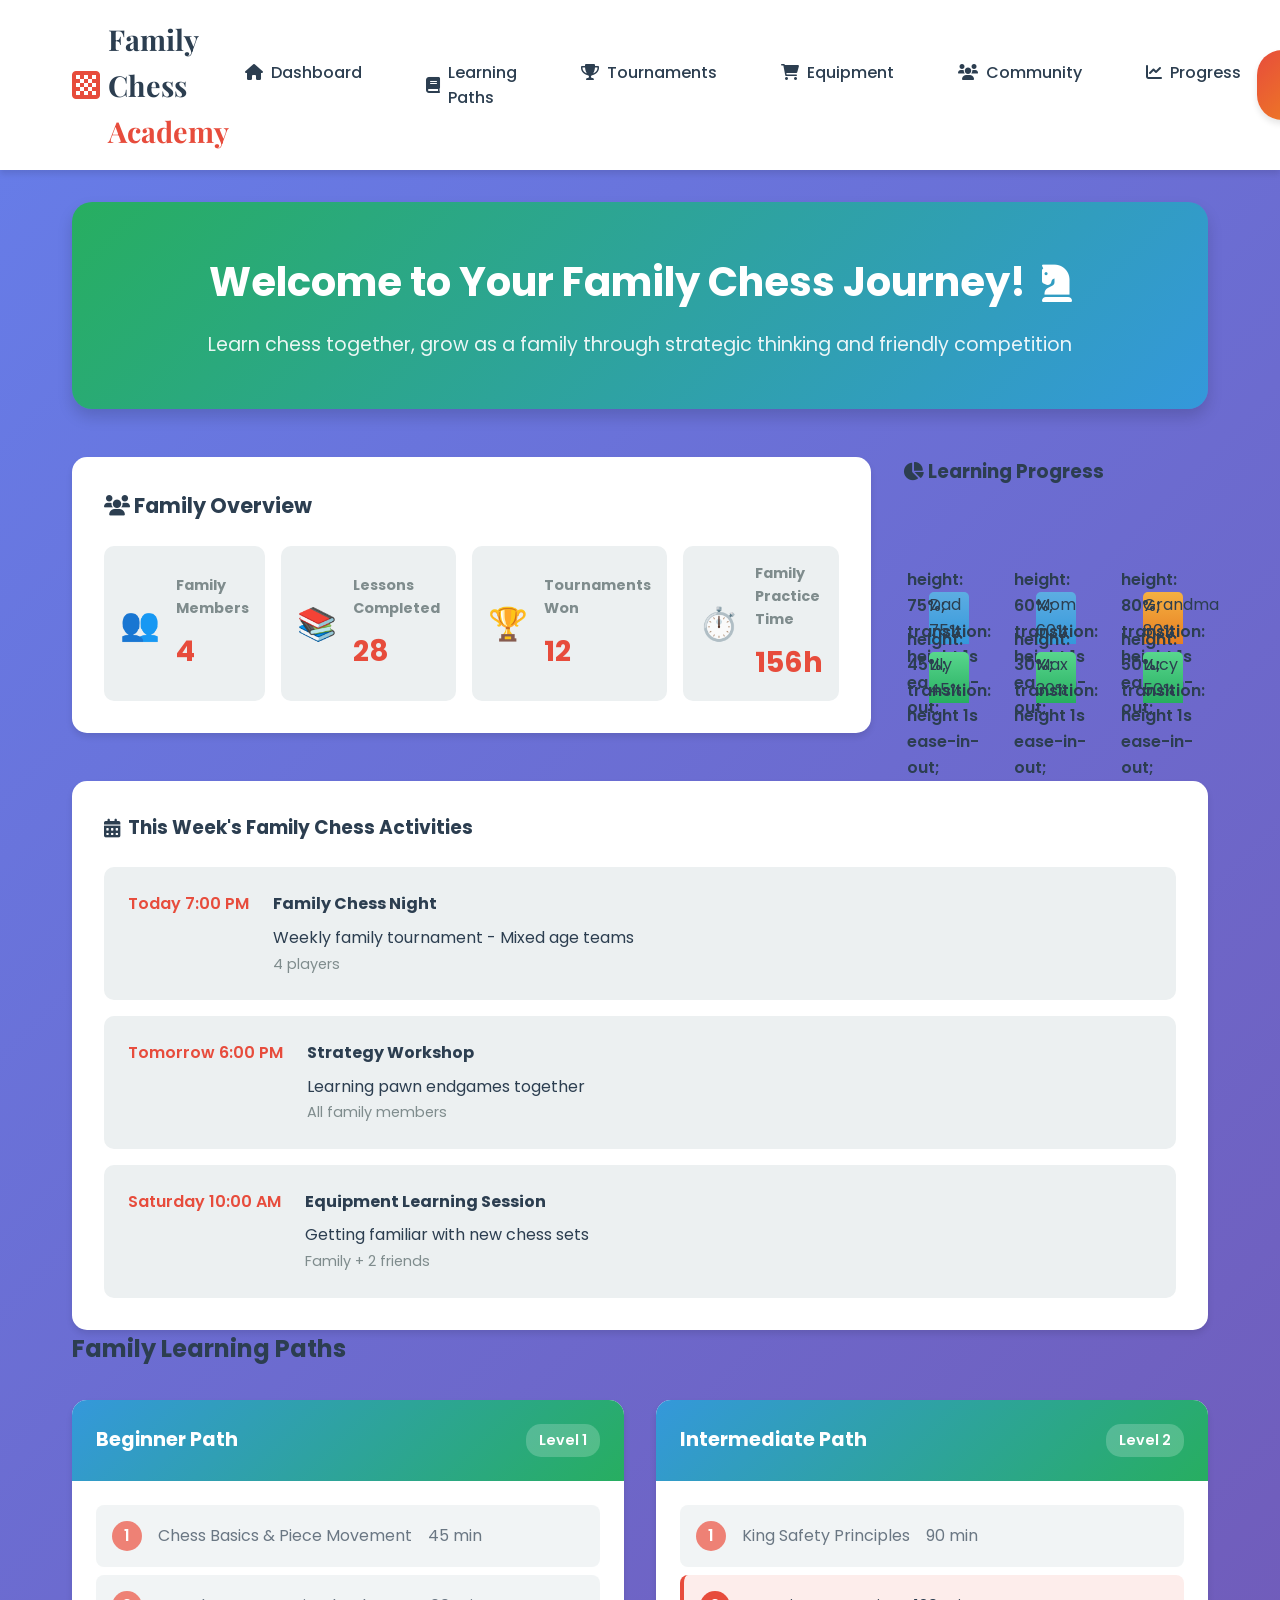
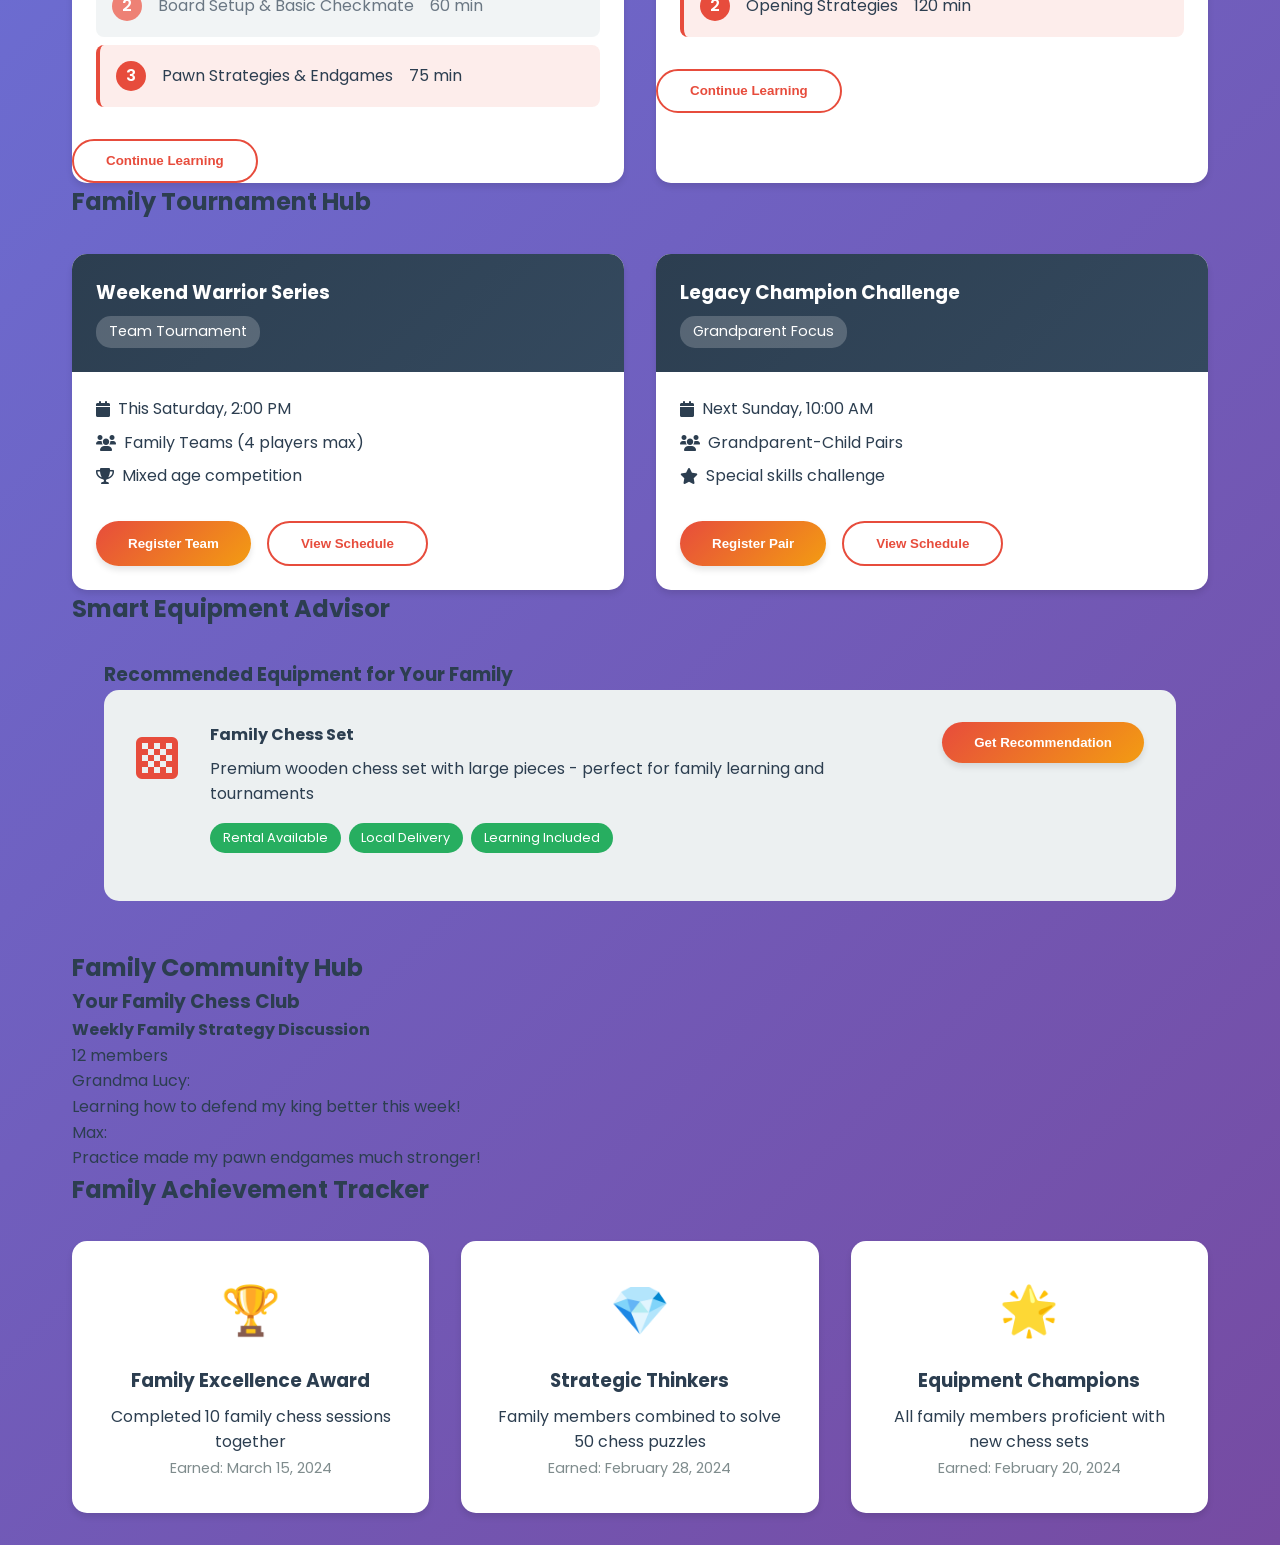
==== index.html @ 6ce65037 "Add files via upload" ====
<!DOCTYPE html>
<html lang="en">
<head>
    <meta charset="UTF-8">
    <meta name="viewport" content="width=device-width, initial-scale=1.0">
    <title>Family Chess Academy - Multi-Generational Chess Learning</title>
    <link rel="stylesheet" href="css/family-dashboard.css">
    <link href="https://fonts.googleapis.com/css2?family=Poppins:wght@300;400;600;700&family=Playfair+Display:wght@400;700&display=swap" rel="stylesheet">
    <link rel="stylesheet" href="https://cdnjs.cloudflare.com/ajax/libs/font-awesome/6.0.0/css/all.min.css">
</head>
<body>
    <header class="family-header">
        <div class="header-content">
            <div class="logo">
                <i class="fas fa-chess-board"></i>
                <h1>Family Chess <span>Academy</span></h1>
            </div>
            <nav class="main-nav">
                <ul>
                    <li><a href="#dashboard" class="active"><i class="fas fa-home"></i> Dashboard</a></li>
                    <li><a href="#learning"><i class="fas fa-book"></i> Learning Paths</a></li>
                    <li><a href="#tournaments"><i class="fas fa-trophy"></i> Tournaments</a></li>
                    <li><a href="#equipment"><i class="fas fa-shopping-cart"></i> Equipment</a></li>
                    <li><a href="#community"><i class="fas fa-users"></i> Community</a></li>
                    <li><a href="#progress"><i class="fas fa-chart-line"></i> Progress</a></li>
                </ul>
            </nav>
            <div class="family-login">
                <button class="btn-primary" onclick="showFamilySetup()"><i class="fas fa-plus"></i> Start Family Learning</button>
            </div>
        </div>
    </header>

    <main class="family-container">
        <section id="dashboard" class="dashboard active">
            <div class="welcome-banner">
                <h2>Welcome to Your Family Chess Journey! <i class="fas fa-chess-knight"></i></h2>
                <p>Learn chess together, grow as a family through strategic thinking and friendly competition</p>
            </div>

            <div class="family-overview">
                <div class="family-card">
                    <div class="card-header">
                        <h3><i class="fas fa-users"></i> Family Overview</h3>
                    </div>
                    <div class="card-content">
                        <div class="family-stats">
                            <div class="stat-item">
                                <div class="stat-icon">👥</div>
                                <div class="stat-info">
                                    <h4>Family Members</h4>
                                    <p class="stat-number">4</p>
                                </div>
                            </div>
                            <div class="stat-item">
                                <div class="stat-icon">📚</div>
                                <div class="stat-info">
                                    <h4>Lessons Completed</h4>
                                    <p class="stat-number">28</p>
                                </div>
                            </div>
                            <div class="stat-item">
                                <div class="stat-icon">🏆</div>
                                <div class="stat-info">
                                    <h4>Tournaments Won</h4>
                                    <p class="stat-number">12</p>
                                </div>
                            </div>
                            <div class="stat-item">
                                <div class="stat-icon">⏱️</div>
                                <div class="stat-info">
                                    <h4>Family Practice Time</h4>
                                    <p class="stat-number">156h</p>
                                </div>
                            </div>
                        </div>
                    </div>
                </div>

                <div class="family-progress">
                    <div class="progress-header">
                        <h3><i class="fas fa-chart-pie"></i> Learning Progress</h3>
                    </div>
                    <div class="progress-chart">
                        <div class="chart-bars">
                            <div class="chart-group">
                                <div class="chart-bar parent-bar" style="height: 75%">
                                    <span class="bar-label">Dad</span>
                                    <span class="bar-value">75%</span>
                                </div>
                                <div class="chart-bar child-bar" style="height: 45%">
                                    <span class="bar-label">Lily</span>
                                    <span class="bar-value">45%</span>
                                </div>
                            </div>
                            <div class="chart-group">
                                <div class="chart-bar parent-bar" style="height: 60%">
                                    <span class="bar-label">Mom</span>
                                    <span class="bar-value">60%</span>
                                </div>
                                <div class="chart-bar child-bar" style="height: 30%">
                                    <span class="bar-label">Max</span>
                                    <span class="bar-value">30%</span>
                                </div>
                            </div>
                            <div class="chart-group">
                                <div class="chart-bar grandparent-bar" style="height: 80%">
                                    <span class="bar-label">Grandma</span>
                                    <span class="bar-value">80%</span>
                                </div>
                                <div class="chart-bar child-bar" style="height: 50%">
                                    <span class="bar-label">Lucy</span>
                                    <span class="bar-value">50%</span>
                                </div>
                            </div>
                        </div>
                    </div>
                </div>
            </div>

            <div class="upcoming-activities">
                <h3><i class="fas fa-calendar-alt"></i> This Week's Family Chess Activities</h3>
                <div class="activity-timeline">
                    <div class="activity-item">
                        <div class="activity-time">Today 7:00 PM</div>
                        <div class="activity-content">
                            <h4>Family Chess Night</h4>
                            <p>Weekly family tournament - Mixed age teams</p>
                            <span class="activity-participants">4 players</span>
                        </div>
                    </div>
                    <div class="activity-item">
                        <div class="activity-time">Tomorrow 6:00 PM</div>
                        <div class="activity-content">
                            <h4>Strategy Workshop</h4>
                            <p>Learning pawn endgames together</p>
                            <span class="activity-participants">All family members</span>
                        </div>
                    </div>
                    <div class="activity-item">
                        <div class="activity-time">Saturday 10:00 AM</div>
                        <div class="activity-content">
                            <h4>Equipment Learning Session</h4>
                            <p>Getting familiar with new chess sets</p>
                            <span class="activity-participants">Family + 2 friends</span>
                        </div>
                    </div>
                </div>
            </div>
        </section>

        <section id="learning" class="dashboard">
            <h2>Family Learning Paths</h2>
            <div class="learning-grid">
                <div class="learning-card">
                    <div class="learning-header">
                        <h3>Beginner Path</h3>
                        <span class="level-badge">Level 1</span>
                    </div>
                    <div class="learning-content">
                        <ul class="lesson-list">
                            <li class="lesson-item completed">
                                <span class="lesson-number">1</span>
                                <span class="lesson-title">Chess Basics & Piece Movement</span>
                                <span class="lesson-time">45 min</span>
                            </li>
                            <li class="lesson-item completed">
                                <span class="lesson-number">2</span>
                                <span class="lesson-title">Board Setup & Basic Checkmate</span>
                                <span class="lesson-time">60 min</span>
                            </li>
                            <li class="lesson-item active">
                                <span class="lesson-number">3</span>
                                <span class="lesson-title">Pawn Strategies & Endgames</span>
                                <span class="lesson-time">75 min</span>
                            </li>
                        </ul>
                    </div>
                    <div class="learning-footer">
                        <button class="btn-secondary">Continue Learning</button>
                    </div>
                </div>

                <div class="learning-card">
                    <div class="learning-header">
                        <h3>Intermediate Path</h3>
                        <span class="level-badge">Level 2</span>
                    </div>
                    <div class="learning-content">
                        <ul class="lesson-list">
                            <li class="lesson-item completed">
                                <span class="lesson-number">1</span>
                                <span class="lesson-title">King Safety Principles</span>
                                <span class="lesson-time">90 min</span>
                            </li>
                            <li class="lesson-item active">
                                <span class="lesson-number">2</span>
                                <span class="lesson-title">Opening Strategies</span>
                                <span class="lesson-time">120 min</span>
                            </li>
                        </ul>
                    </div>
                    <div class="learning-footer">
                        <button class="btn-secondary">Continue Learning</button>
                    </div>
                </div>
            </div>
        </section>

        <section id="tournaments" class="dashboard">
            <h2>Family Tournament Hub</h2>
            <div class="tournaments-grid">
                <div class="tournament-card">
                    <div class="tournament-header">
                        <h3>Weekend Warrior Series</h3>
                        <span class="tournament-format">Team Tournament</span>
                    </div>
                    <div class="tournament-details">
                        <div class="tournament-info">
                            <p><i class="fas fa-calendar"></i> This Saturday, 2:00 PM</p>
                            <p><i class="fas fa-users"></i> Family Teams (4 players max)</p>
                            <p><i class="fas fa-trophy"></i> Mixed age competition</p>
                        </div>
                    </div>
                    <div class="tournament-actions">
                        <button class="btn-primary">Register Team</button>
                        <button class="btn-secondary">View Schedule</button>
                    </div>
                </div>

                <div class="tournament-card">
                    <div class="tournament-header">
                        <h3>Legacy Champion Challenge</h3>
                        <span class="tournament-format">Grandparent Focus</span>
                    </div>
                    <div class="tournament-details">
                        <div class="tournament-info">
                            <p><i class="fas fa-calendar"></i> Next Sunday, 10:00 AM</p>
                            <p><i class="fas fa-users"></i> Grandparent-Child Pairs</p>
                            <p><i class="fas fa-star"></i> Special skills challenge</p>
                        </div>
                    </div>
                    <div class="tournament-actions">
                        <button class="btn-primary">Register Pair</button>
                        <button class="btn-secondary">View Schedule</button>
                    </div>
                </div>
            </div>
        </section>

        <section id="equipment" class="dashboard">
            <h2>Smart Equipment Advisor</h2>
            <div class="equipment-section">
                <div class="equipment-recommendation">
                    <h3>Recommended Equipment for Your Family</h3>
                    <div class="recommendation-item">
                        <div class="recommendation-icon">
                            <i class="fas fa-chess-board"></i>
                        </div>
                        <div class="recommendation-details">
                            <h4>Family Chess Set</h4>
                            <p>Premium wooden chess set with large pieces - perfect for family learning and tournaments</p>
                            <div class="recommendation-features">
                                <span class="feature-tag">Rental Available</span>
                                <span class="feature-tag">Local Delivery</span>
                                <span class="feature-tag">Learning Included</span>
                            </div>
                        </div>
                        <div class="recommendation-action">
                            <button class="btn-primary">Get Recommendation</button>
                        </div>
                    </div>
                </div>
            </div>
        </section>

        <section id="community" class="dashboard">
            <h2>Family Community Hub</h2>
            <div class="community-content">
                <div class="family-groups">
                    <h3>Your Family Chess Club</h3>
                    <div class="group-chat">
                        <div class="chat-header">
                            <h4>Weekly Family Strategy Discussion</h4>
                            <span class="chat-members">12 members</span>
                        </div>
                        <div class="chat-messages">
                            <div class="message">
                                <span class="sender">Grandma Lucy:</span>
                                <p>Learning how to defend my king better this week!</p>
                            </div>
                            <div class="message">
                                <span class="sender">Max:</span>
                                <p>Practice made my pawn endgames much stronger!</p>
                            </div>
                        </div>
                    </div>
                </div>
            </div>
        </section>

        <section id="progress" class="dashboard">
            <h2>Family Achievement Tracker</h2>
            <div class="achievements-grid">
                <div class="achievement-card">
                    <div class="achievement-icon">🏆</div>
                    <h3>Family Excellence Award</h3>
                    <p>Completed 10 family chess sessions together</p>
                    <span class="achievement-date">Earned: March 15, 2024</span>
                </div>
                <div class="achievement-card">
                    <div class="achievement-icon">💎</div>
                    <h3>Strategic Thinkers</h3>
                    <p>Family members combined to solve 50 chess puzzles</p>
                    <span class="achievement-date">Earned: February 28, 2024</span>
                </div>
                <div class="achievement-card">
                    <div class="achievement-icon">🌟</div>
                    <h3>Equipment Champions</h3>
                    <p>All family members proficient with new chess sets</p>
                    <span class="achievement-date">Earned: February 20, 2024</span>
                </div>
            </div>
        </section>
    </main>

    <div id="family-setup-modal" class="modal">
        <div class="modal-content">
            <span class="close-modal">&times;</span>
            <h2>Start Your Family Chess Journey!</h2>
            <form id="family-setup-form">
                <div class="form-group">
                    <label for="family-name">Family Name</label>
                    <input type="text" id="family-name" required>
                </div>
                <div class="form-group">
                    <label for="parent-name">Parent Name</label>
                    <input type="text" id="parent-name" required>
                </div>
                <div class="form-group">
                    <label for="child-names">Children Names</label>
                    <input type="text" id="child-names" placeholder="Separate with commas">
                </div>
                <div class="form-group">
                    <label for="chess-experience">Chess Experience Level</label>
                    <select id="chess-experience">
                        <option value="beginner">Beginner</option>
                        <option value="intermediate">Intermediate</option>
                        <option value="advanced">Advanced</option>
                    </select>
                </div>
                <button type="submit" class="btn-primary">Create Family Profile</button>
            </form>
        </div>
    </div>

    <script src="js/family-dashboard.js"></script>
</body>
</html>
---- css/family-dashboard.css ----
* {
    margin: 0;
    padding: 0;
    box-sizing: border-box;
}

:root {
    --primary-color: #2c3e50;
    --secondary-color: #34495e;
    --accent-color: #e74c3c;
    --success-color: #27ae60;
    --warning-color: #f39c12;
    --info-color: #3498db;
    --light-bg: #ecf0f1;
    --card-bg: #ffffff;
    --text-dark: #2c3e50;
    --text-light: #7f8c8d;
    --border-color: #bdc3c7;
    --shadow: 0 4px 6px rgba(0, 0, 0, 0.1);
    --hover-shadow: 0 8px 15px rgba(0, 0, 0, 0.15);
}

body {
    font-family: 'Poppins', sans-serif;
    background: linear-gradient(135deg, #667eea 0%, #764ba2 100%);
    min-height: 100vh;
    color: var(--text-dark);
    line-height: 1.6;
}

.family-header {
    background: var(--card-bg);
    box-shadow: var(--shadow);
    position: sticky;
    top: 0;
    z-index: 1000;
    padding: 1rem 0;
}

.header-content {
    max-width: 1200px;
    margin: 0 auto;
    padding: 0 2rem;
    display: flex;
    justify-content: space-between;
    align-items: center;
}

.logo {
    display: flex;
    align-items: center;
    gap: 0.5rem;
}

.logo i {
    font-size: 2rem;
    color: var(--accent-color);
}

.logo h1 {
    font-family: 'Playfair Display', serif;
    font-size: 1.8rem;
    font-weight: 700;
    color: var(--primary-color);
}

.logo span {
    color: var(--accent-color);
}

.main-nav ul {
    display: flex;
    list-style: none;
    gap: 2rem;
}

.main-nav a {
    text-decoration: none;
    color: var(--text-dark);
    font-weight: 500;
    transition: all 0.3s ease;
    padding: 0.5rem 1rem;
    border-radius: 25px;
    display: flex;
    align-items: center;
    gap: 0.5rem;
}

.main-nav a:hover, .main-nav a.active {
    background: var(--accent-color);
    color: white;
    transform: translateY(-2px);
}

.btn-primary {
    background: linear-gradient(135deg, var(--accent-color), var(--warning-color));
    color: white;
    border: none;
    padding: 0.8rem 2rem;
    border-radius: 25px;
    font-weight: 600;
    cursor: pointer;
    transition: all 0.3s ease;
    box-shadow: var(--shadow);
}

.btn-primary:hover {
    transform: translateY(-2px);
    box-shadow: var(--hover-shadow);
}

.btn-secondary {
    background: transparent;
    color: var(--accent-color);
    border: 2px solid var(--accent-color);
    padding: 0.8rem 2rem;
    border-radius: 25px;
    font-weight: 600;
    cursor: pointer;
    transition: all 0.3s ease;
}

.btn-secondary:hover {
    background: var(--accent-color);
    color: white;
}

.family-container {
    max-width: 1200px;
    margin: 0 auto;
    padding: 2rem;
}

.welcome-banner {
    background: linear-gradient(135deg, var(--success-color), var(--info-color));
    color: white;
    padding: 3rem;
    border-radius: 20px;
    text-align: center;
    margin-bottom: 3rem;
    box-shadow: var(--hover-shadow);
}

.welcome-banner h2 {
    font-size: 2.5rem;
    margin-bottom: 1rem;
    display: flex;
    align-items: center;
    justify-content: center;
    gap: 1rem;
}

.welcome-banner p {
    font-size: 1.2rem;
    opacity: 0.9;
}

.family-overview {
    display: grid;
    grid-template-columns: 1fr 1fr;
    gap: 2rem;
    margin-bottom: 3rem;
}

.family-card {
    background: var(--card-bg);
    border-radius: 15px;
    padding: 2rem;
    box-shadow: var(--shadow);
}

.card-header {
    display: flex;
    align-items: center;
    gap: 0.5rem;
    margin-bottom: 1.5rem;
}

.card-header h3 {
    font-size: 1.3rem;
    color: var(--primary-color);
}

.family-stats {
    display: grid;
    grid-template-columns: repeat(4, 1fr);
    gap: 1rem;
}

.stat-item {
    display: flex;
    align-items: center;
    gap: 1rem;
    padding: 1rem;
    background: var(--light-bg);
    border-radius: 10px;
    transition: all 0.3s ease;
}

.stat-item:hover {
    transform: translateY(-3px);
    box-shadow: var(--shadow);
}

.stat-icon {
    font-size: 2rem;
}

.stat-info h4 {
    font-size: 0.9rem;
    color: var(--text-light);
    margin-bottom: 0.5rem;
}

.stat-number {
    font-size: 1.8rem;
    font-weight: 700;
    color: var(--accent-color);
}

.progress-chart {
    margin-top: 2rem;
}

.chart-bars {
    display: flex;
    align-items: end;
    gap: 1rem;
    height: 200px;
    padding: 1rem 0;
}

.chart-group {
    display: flex;
    flex-direction: column;
    align-items: center;
    gap: 0.5rem;
    flex: 1;
}

.chart-bar {
    width: 40px;
    border-radius: 5px 5px 0 0;
    transition: all 0.3s ease;
    position: relative;
}

.chart-bar:hover {
    opacity: 0.8;
    transform: scaleY(1.05);
}

.chart-bar::after {
    content: attr(style);
    position: absolute;
    top: -25px;
    left: 50%;
    transform: translateX(-50%);
    font-weight: 600;
    color: var(--text-dark);
}

.parent-bar {
    background: linear-gradient(to top, #3498db, #5dade2);
}

.child-bar {
    background: linear-gradient(to top, #27ae60, #58d68d);
}

.grandparent-bar {
    background: linear-gradient(to top, #e67e22, #f5b041);
}

.progress-legend {
    display: flex;
    justify-content: center;
    gap: 2rem;
    margin-top: 1rem;
}

.legend-item {
    display: flex;
    align-items: center;
    gap: 0.5rem;
}

.legend-color {
    width: 20px;
    height: 20px;
    border-radius: 3px;
}

.parent-color {
    background: #3498db;
}

.child-color {
    background: #27ae60;
}

.grandparent-color {
    background: #e67e22;
}

.upcoming-activities {
    background: var(--card-bg);
    border-radius: 15px;
    padding: 2rem;
    box-shadow: var(--shadow);
}

.upcoming-activities h3 {
    margin-bottom: 1.5rem;
    display: flex;
    align-items: center;
    gap: 0.5rem;
}

.activity-timeline {
    display: flex;
    flex-direction: column;
    gap: 1rem;
}

.activity-item {
    display: flex;
    gap: 1.5rem;
    padding: 1.5rem;
    background: var(--light-bg);
    border-radius: 10px;
    transition: all 0.3s ease;
}

.activity-item:hover {
    transform: translateX(5px);
    box-shadow: var(--shadow);
}

.activity-time {
    font-weight: 600;
    color: var(--accent-color);
    min-width: 100px;
}

.activity-content h4 {
    margin-bottom: 0.5rem;
    color: var(--primary-color);
}

.activity-participants {
    font-size: 0.9rem;
    color: var(--text-light);
    margin-top: 0.5rem;
}

.learning-grid {
    display: grid;
    grid-template-columns: repeat(auto-fit, minmax(300px, 1fr));
    gap: 2rem;
    margin-top: 2rem;
}

.learning-card {
    background: var(--card-bg);
    border-radius: 15px;
    overflow: hidden;
    box-shadow: var(--shadow);
    transition: all 0.3s ease;
}

.learning-card:hover {
    transform: translateY(-5px);
    box-shadow: var(--hover-shadow);
}

.learning-header {
    padding: 1.5rem;
    background: linear-gradient(135deg, var(--info-color), var(--success-color));
    color: white;
    display: flex;
    justify-content: space-between;
    align-items: center;
}

.learning-header h3 {
    font-size: 1.2rem;
}

.level-badge {
    background: rgba(255, 255, 255, 0.2);
    padding: 0.3rem 0.8rem;
    border-radius: 15px;
    font-size: 0.9rem;
    font-weight: 600;
}

.lesson-list {
    list-style: none;
    padding: 1.5rem;
}

.lesson-item {
    display: flex;
    align-items: center;
    gap: 1rem;
    padding: 1rem;
    margin-bottom: 0.5rem;
    background: var(--light-bg);
    border-radius: 8px;
    transition: all 0.3s ease;
}

.lesson-item:hover {
    background: #e0f2fe;
}

.lesson-item.completed {
    opacity: 0.7;
}

.lesson-item.active {
    border-left: 4px solid var(--accent-color);
    background: rgba(231, 76, 60, 0.1);
}

.lesson-number {
    background: var(--accent-color);
    color: white;
    width: 30px;
    height: 30px;
    border-radius: 50%;
    display: flex;
    align-items: center;
    justify-content: center;
    font-weight: 600;
}

.tournaments-grid {
    display: grid;
    grid-template-columns: repeat(auto-fit, minmax(350px, 1fr));
    gap: 2rem;
    margin-top: 2rem;
}

.tournament-card {
    background: var(--card-bg);
    border-radius: 15px;
    overflow: hidden;
    box-shadow: var(--shadow);
    transition: all 0.3s ease;
}

.tournament-card:hover {
    transform: translateY(-5px);
    box-shadow: var(--hover-shadow);
}

.tournament-header {
    padding: 1.5rem;
    background: linear-gradient(135deg, var(--primary-color), var(--secondary-color));
    color: white;
}

.tournament-format {
    background: rgba(255, 255, 255, 0.2);
    padding: 0.3rem 0.8rem;
    border-radius: 15px;
    font-size: 0.9rem;
    margin-top: 0.5rem;
    display: inline-block;
}

.tournament-details {
    padding: 1.5rem;
}

.tournament-info p {
    margin-bottom: 0.5rem;
    display: flex;
    align-items: center;
    gap: 0.5rem;
}

.tournament-actions {
    padding: 0 1.5rem 1.5rem;
    display: flex;
    gap: 1rem;
}

.equipment-recommendation {
    padding: 2rem;
}

.recommendation-item {
    display: flex;
    gap: 2rem;
    padding: 2rem;
    background: var(--light-bg);
    border-radius: 15px;
    margin-bottom: 1rem;
    transition: all 0.3s ease;
}

.recommendation-item:hover {
    transform: translateY(-3px);
    box-shadow: var(--shadow);
}

.recommendation-icon {
    font-size: 3rem;
    color: var(--accent-color);
}

.recommendation-details {
    flex: 1;
}

.recommendation-details h4 {
    margin-bottom: 0.5rem;
    color: var(--primary-color);
}

.recommendation-features {
    display: flex;
    gap: 0.5rem;
    margin: 1rem 0;
    flex-wrap: wrap;
}

.feature-tag {
    background: var(--success-color);
    color: white;
    padding: 0.3rem 0.8rem;
    border-radius: 15px;
    font-size: 0.8rem;
}

.achievements-grid {
    display: grid;
    grid-template-columns: repeat(auto-fit, minmax(250px, 1fr));
    gap: 2rem;
    margin-top: 2rem;
}

.achievement-card {
    background: var(--card-bg);
    border-radius: 15px;
    padding: 2rem;
    text-align: center;
    box-shadow: var(--shadow);
    transition: all 0.3s ease;
}

.achievement-card:hover {
    transform: translateY(-5px) scale(1.02);
    box-shadow: var(--hover-shadow);
}

.achievement-icon {
    font-size: 3rem;
    margin-bottom: 1rem;
}

.achievement-card h3 {
    margin-bottom: 0.5rem;
    color: var(--primary-color);
}

.achievement-date {
    font-size: 0.9rem;
    color: var(--text-light);
}

.modal {
    display: none;
    position: fixed;
    z-index: 2000;
    left: 0;
    top: 0;
    width: 100%;
    height: 100%;
    background: rgba(0, 0, 0, 0.5);
    backdrop-filter: blur(5px);
}

.modal-content {
    background: var(--card-bg);
    margin: 5% auto;
    padding: 2rem;
    border-radius: 15px;
    width: 90%;
    max-width: 500px;
    position: relative;
    box-shadow: var(--hover-shadow);
}

.close-modal {
    position: absolute;
    right: 1rem;
    top: 1rem;
    font-size: 1.5rem;
    cursor: pointer;
    color: var(--text-light);
}

.close-modal:hover {
    color: var(--accent-color);
}

.form-group {
    margin-bottom: 1.5rem;
}

.form-group label {
    display: block;
    margin-bottom: 0.5rem;
    font-weight: 600;
    color: var(--primary-color);
}

.form-group input, .form-group select {
    width: 100%;
    padding: 0.8rem;
    border: 2px solid var(--border-color);
    border-radius: 8px;
    font-size: 1rem;
    transition: all 0.3s ease;
}

.form-group input:focus, .form-group select:focus {
    outline: none;
    border-color: var(--accent-color);
    box-shadow: 0 0 0 3px rgba(231, 76, 60, 0.1);
}

@keyframes fadeInUp {
    from {
        opacity: 0;
        transform: translateY(20px);
    }
    to {
        opacity: 1;
        transform: translateY(0);
    }
}

.dashboard {
    animation: fadeInUp 0.6s ease-out;
}

@media (max-width: 768px) {
    .header-content {
        flex-direction: column;
        gap: 1rem;
    }
    
    .main-nav ul {
        flex-direction: column;
        align-items: center;
    }
    
    .family-overview {
        grid-template-columns: 1fr;
    }
    
    .family-stats {
        grid-template-columns: repeat(2, 1fr);
    }
    
    .chart-bars {
        height: 150px;
    }
    
    .chart-bar {
        width: 30px;
    }
    
    .recommendation-item {
        flex-direction: column;
        text-align: center;
    }
}
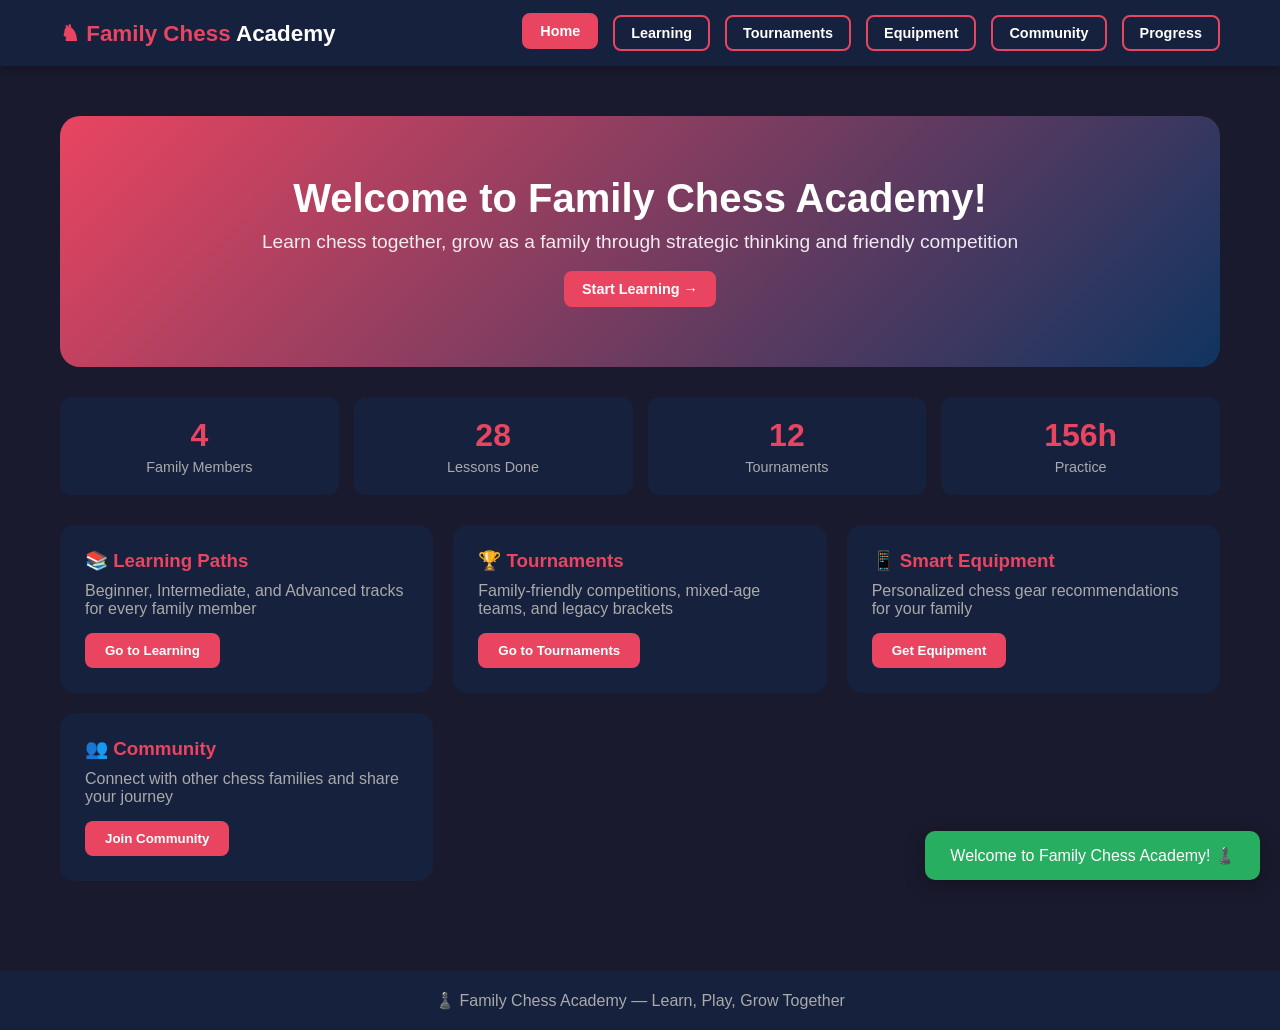
==== commit 173915b6: "Add files via upload" ====
--- a/index.html
+++ b/index.html
@@ -3,357 +3,390 @@
 <head>
     <meta charset="UTF-8">
     <meta name="viewport" content="width=device-width, initial-scale=1.0">
-    <title>Family Chess Academy - Multi-Generational Chess Learning</title>
-    <link rel="stylesheet" href="css/family-dashboard.css">
-    <link href="https://fonts.googleapis.com/css2?family=Poppins:wght@300;400;600;700&family=Playfair+Display:wght@400;700&display=swap" rel="stylesheet">
-    <link rel="stylesheet" href="https://cdnjs.cloudflare.com/ajax/libs/font-awesome/6.0.0/css/all.min.css">
+    <title>Family Chess Academy</title>
+    <style>
+        * { margin: 0; padding: 0; box-sizing: border-box; }
+        body { font-family: -apple-system, BlinkMacSystemFont, 'Segoe UI', Roboto, Arial, sans-serif; background: #1a1a2e; color: #fff; min-height: 100vh; }
+        
+        /* Navigation */
+        nav { background: #16213e; padding: 15px 0; position: sticky; top: 0; z-index: 100; box-shadow: 0 2px 10px rgba(0,0,0,.3); }
+        .nav-inner { max-width: 1200px; margin: 0 auto; padding: 0 20px; display: flex; justify-content: space-between; align-items: center; }
+        .logo { font-size: 1.4em; font-weight: 700; color: #e94560; }
+        .logo span { color: #fff; }
+        .nav-links { display: flex; gap: 15px; flex-wrap: wrap; }
+        .nav-btn { background: none; border: 2px solid #e94560; color: #fff; padding: 8px 16px; border-radius: 8px; cursor: pointer; font-size: .9em; font-weight: 600; transition: all .3s; }
+        .nav-btn:hover, .nav-btn.active { background: #e94560; transform: translateY(-2px); }
+        
+        /* Container */
+        .container { max-width: 1200px; margin: 0 auto; padding: 20px; }
+        
+        /* Hero */
+        .hero { background: linear-gradient(135deg, #e94560, #0f3460); border-radius: 20px; padding: 60px 40px; text-align: center; margin: 30px 0; }
+        .hero h1 { font-size: 2.5em; margin-bottom: 10px; }
+        .hero p { font-size: 1.2em; opacity: .9; }
+        
+        /* Cards */
+        .grid { display: grid; grid-template-columns: repeat(auto-fit, minmax(300px, 1fr)); gap: 20px; margin: 30px 0; }
+        .card { background: #16213e; border-radius: 15px; padding: 25px; transition: all .3s; }
+        .card:hover { transform: translateY(-5px); box-shadow: 0 10px 30px rgba(0,0,0,.3); }
+        .card h3 { color: #e94560; margin-bottom: 10px; }
+        .card p { color: #aaa; margin-bottom: 15px; }
+        .card button { background: #e94560; border: none; color: #fff; padding: 10px 20px; border-radius: 8px; cursor: pointer; font-weight: 600; transition: all .3s; }
+        .card button:hover { background: #c73e54; transform: scale(1.05); }
+        
+        /* Progress bars */
+        .progress-bar { background: #2a2a4a; border-radius: 20px; height: 10px; margin: 10px 0; overflow: hidden; }
+        .progress-fill { background: linear-gradient(90deg, #e94560, #ff6b6b); height: 100%; border-radius: 20px; transition: width 1s ease; }
+        
+        /* Stats */
+        .stats { display: grid; grid-template-columns: repeat(auto-fit, minmax(150px, 1fr)); gap: 15px; margin: 30px 0; }
+        .stat { background: #16213e; padding: 20px; border-radius: 12px; text-align: center; }
+        .stat-value { font-size: 2em; font-weight: 700; color: #e94560; }
+        .stat-label { color: #aaa; font-size: .9em; margin-top: 5px; }
+        
+        /* Section hidden by default */
+        .section { display: none; }
+        .section.active { display: block; animation: fadeIn .5s; }
+        @keyframes fadeIn { from { opacity: 0; transform: translateY(20px); } to { opacity: 1; transform: translateY(0); } }
+        
+        /* Modal */
+        .modal-overlay { display: none; position: fixed; top: 0; left: 0; right: 0; bottom: 0; background: rgba(0,0,0,.7); z-index: 1000; justify-content: center; align-items: center; }
+        .modal-overlay.show { display: flex; }
+        .modal { background: #16213e; border-radius: 20px; padding: 30px; max-width: 500px; width: 90%; max-height: 90vh; overflow-y: auto; }
+        .modal h2 { color: #e94560; margin-bottom: 20px; }
+        .modal input, .modal select { width: 100%; padding: 12px; margin: 10px 0; border: 2px solid #2a2a4a; border-radius: 8px; background: #1a1a2e; color: #fff; font-size: 1em; }
+        .modal input:focus, .modal select:focus { outline: none; border-color: #e94560; }
+        .modal .btn-primary { background: #e94560; color: #fff; border: none; padding: 12px 24px; border-radius: 8px; cursor: pointer; font-weight: 600; width: 100%; margin-top: 10px; }
+        .modal .btn-primary:hover { background: #c73e54; }
+        .modal-close { position: absolute; top: 20px; right: 20px; background: none; border: none; color: #fff; font-size: 1.5em; cursor: pointer; }
+        
+        /* Toast */
+        .toast { position: fixed; bottom: 20px; right: 20px; background: #27ae60; color: #fff; padding: 15px 25px; border-radius: 10px; box-shadow: 0 5px 20px rgba(0,0,0,.3); transform: translateY(100px); opacity: 0; transition: all .5s; z-index: 2000; }
+        .toast.show { transform: translateY(0); opacity: 1; }
+        
+        /* Lessons */
+        .lesson { background: #2a2a4a; border-radius: 10px; padding: 15px; margin: 10px 0; cursor: pointer; transition: all .3s; }
+        .lesson:hover { background: #3a3a5a; }
+        .lesson.done { border-left: 4px solid #27ae60; }
+        .lesson.active { border-left: 4px solid #e94560; }
+        
+        /* Equipment */
+        .equipment-item { background: #2a2a4a; border-radius: 10px; padding: 20px; margin: 15px 0; }
+        .equipment-item h4 { color: #e94560; margin-bottom: 10px; }
+        
+        /* Community */
+        .chat-box { background: #2a2a4a; border-radius: 10px; padding: 20px; height: 300px; overflow-y: auto; margin: 20px 0; }
+        .message { background: #16213e; padding: 10px; border-radius: 8px; margin: 10px 0; }
+        .message.sender { background: #1a3a5a; margin-left: 40px; }
+        .message .name { font-weight: 700; color: #e94560; }
+        
+        /* Achievements */
+        .achievement { background: #2a2a4a; border-radius: 10px; padding: 20px; margin: 10px 0; display: flex; align-items: center; gap: 15px; }
+        .achievement .icon { font-size: 2em; }
+        
+        /* Footer */
+        footer { background: #16213e; padding: 20px; text-align: center; margin-top: 40px; color: #aaa; }
+        
+        @media (max-width: 768px) {
+            .nav-links { gap: 8px; }
+            .nav-btn { padding: 6px 10px; font-size: .8em; }
+            .hero h1 { font-size: 1.8em; }
+        }
+    </style>
 </head>
 <body>
-    <header class="family-header">
-        <div class="header-content">
-            <div class="logo">
-                <i class="fas fa-chess-board"></i>
-                <h1>Family Chess <span>Academy</span></h1>
-            </div>
-            <nav class="main-nav">
-                <ul>
-                    <li><a href="#dashboard" class="active"><i class="fas fa-home"></i> Dashboard</a></li>
-                    <li><a href="#learning"><i class="fas fa-book"></i> Learning Paths</a></li>
-                    <li><a href="#tournaments"><i class="fas fa-trophy"></i> Tournaments</a></li>
-                    <li><a href="#equipment"><i class="fas fa-shopping-cart"></i> Equipment</a></li>
-                    <li><a href="#community"><i class="fas fa-users"></i> Community</a></li>
-                    <li><a href="#progress"><i class="fas fa-chart-line"></i> Progress</a></li>
-                </ul>
-            </nav>
-            <div class="family-login">
-                <button class="btn-primary" onclick="showFamilySetup()"><i class="fas fa-plus"></i> Start Family Learning</button>
-            </div>
-        </div>
-    </header>
-
-    <main class="family-container">
-        <section id="dashboard" class="dashboard active">
-            <div class="welcome-banner">
-                <h2>Welcome to Your Family Chess Journey! <i class="fas fa-chess-knight"></i></h2>
+    <!-- Navigation -->
+    <nav>
+        <div class="nav-inner">
+            <div class="logo">♞ Family Chess <span>Academy</span></div>
+            <div class="nav-links">
+                <button class="nav-btn active" onclick="showSection('dashboard')">Home</button>
+                <button class="nav-btn" onclick="showSection('learning')">Learning</button>
+                <button class="nav-btn" onclick="showSection('tournaments')">Tournaments</button>
+                <button class="nav-btn" onclick="showSection('equipment')">Equipment</button>
+                <button class="nav-btn" onclick="showSection('community')">Community</button>
+                <button class="nav-btn" onclick="showSection('progress')">Progress</button>
+            </div>
+        </div>
+    </nav>
+
+    <div class="container">
+        <!-- Dashboard Section -->
+        <div id="dashboard" class="section active">
+            <div class="hero">
+                <h1>Welcome to Family Chess Academy!</h1>
                 <p>Learn chess together, grow as a family through strategic thinking and friendly competition</p>
-            </div>
-
-            <div class="family-overview">
-                <div class="family-card">
-                    <div class="card-header">
-                        <h3><i class="fas fa-users"></i> Family Overview</h3>
-                    </div>
-                    <div class="card-content">
-                        <div class="family-stats">
-                            <div class="stat-item">
-                                <div class="stat-icon">👥</div>
-                                <div class="stat-info">
-                                    <h4>Family Members</h4>
-                                    <p class="stat-number">4</p>
-                                </div>
-                            </div>
-                            <div class="stat-item">
-                                <div class="stat-icon">📚</div>
-                                <div class="stat-info">
-                                    <h4>Lessons Completed</h4>
-                                    <p class="stat-number">28</p>
-                                </div>
-                            </div>
-                            <div class="stat-item">
-                                <div class="stat-icon">🏆</div>
-                                <div class="stat-info">
-                                    <h4>Tournaments Won</h4>
-                                    <p class="stat-number">12</p>
-                                </div>
-                            </div>
-                            <div class="stat-item">
-                                <div class="stat-icon">⏱️</div>
-                                <div class="stat-info">
-                                    <h4>Family Practice Time</h4>
-                                    <p class="stat-number">156h</p>
-                                </div>
-                            </div>
-                        </div>
-                    </div>
-                </div>
-
-                <div class="family-progress">
-                    <div class="progress-header">
-                        <h3><i class="fas fa-chart-pie"></i> Learning Progress</h3>
-                    </div>
-                    <div class="progress-chart">
-                        <div class="chart-bars">
-                            <div class="chart-group">
-                                <div class="chart-bar parent-bar" style="height: 75%">
-                                    <span class="bar-label">Dad</span>
-                                    <span class="bar-value">75%</span>
-                                </div>
-                                <div class="chart-bar child-bar" style="height: 45%">
-                                    <span class="bar-label">Lily</span>
-                                    <span class="bar-value">45%</span>
-                                </div>
-                            </div>
-                            <div class="chart-group">
-                                <div class="chart-bar parent-bar" style="height: 60%">
-                                    <span class="bar-label">Mom</span>
-                                    <span class="bar-value">60%</span>
-                                </div>
-                                <div class="chart-bar child-bar" style="height: 30%">
-                                    <span class="bar-label">Max</span>
-                                    <span class="bar-value">30%</span>
-                                </div>
-                            </div>
-                            <div class="chart-group">
-                                <div class="chart-bar grandparent-bar" style="height: 80%">
-                                    <span class="bar-label">Grandma</span>
-                                    <span class="bar-value">80%</span>
-                                </div>
-                                <div class="chart-bar child-bar" style="height: 50%">
-                                    <span class="bar-label">Lucy</span>
-                                    <span class="bar-value">50%</span>
-                                </div>
-                            </div>
-                        </div>
-                    </div>
-                </div>
-            </div>
-
-            <div class="upcoming-activities">
-                <h3><i class="fas fa-calendar-alt"></i> This Week's Family Chess Activities</h3>
-                <div class="activity-timeline">
-                    <div class="activity-item">
-                        <div class="activity-time">Today 7:00 PM</div>
-                        <div class="activity-content">
-                            <h4>Family Chess Night</h4>
-                            <p>Weekly family tournament - Mixed age teams</p>
-                            <span class="activity-participants">4 players</span>
-                        </div>
-                    </div>
-                    <div class="activity-item">
-                        <div class="activity-time">Tomorrow 6:00 PM</div>
-                        <div class="activity-content">
-                            <h4>Strategy Workshop</h4>
-                            <p>Learning pawn endgames together</p>
-                            <span class="activity-participants">All family members</span>
-                        </div>
-                    </div>
-                    <div class="activity-item">
-                        <div class="activity-time">Saturday 10:00 AM</div>
-                        <div class="activity-content">
-                            <h4>Equipment Learning Session</h4>
-                            <p>Getting familiar with new chess sets</p>
-                            <span class="activity-participants">Family + 2 friends</span>
-                        </div>
-                    </div>
-                </div>
-            </div>
-        </section>
-
-        <section id="learning" class="dashboard">
-            <h2>Family Learning Paths</h2>
-            <div class="learning-grid">
-                <div class="learning-card">
-                    <div class="learning-header">
-                        <h3>Beginner Path</h3>
-                        <span class="level-badge">Level 1</span>
-                    </div>
-                    <div class="learning-content">
-                        <ul class="lesson-list">
-                            <li class="lesson-item completed">
-                                <span class="lesson-number">1</span>
-                                <span class="lesson-title">Chess Basics & Piece Movement</span>
-                                <span class="lesson-time">45 min</span>
-                            </li>
-                            <li class="lesson-item completed">
-                                <span class="lesson-number">2</span>
-                                <span class="lesson-title">Board Setup & Basic Checkmate</span>
-                                <span class="lesson-time">60 min</span>
-                            </li>
-                            <li class="lesson-item active">
-                                <span class="lesson-number">3</span>
-                                <span class="lesson-title">Pawn Strategies & Endgames</span>
-                                <span class="lesson-time">75 min</span>
-                            </li>
-                        </ul>
-                    </div>
-                    <div class="learning-footer">
-                        <button class="btn-secondary">Continue Learning</button>
-                    </div>
-                </div>
-
-                <div class="learning-card">
-                    <div class="learning-header">
-                        <h3>Intermediate Path</h3>
-                        <span class="level-badge">Level 2</span>
-                    </div>
-                    <div class="learning-content">
-                        <ul class="lesson-list">
-                            <li class="lesson-item completed">
-                                <span class="lesson-number">1</span>
-                                <span class="lesson-title">King Safety Principles</span>
-                                <span class="lesson-time">90 min</span>
-                            </li>
-                            <li class="lesson-item active">
-                                <span class="lesson-number">2</span>
-                                <span class="lesson-title">Opening Strategies</span>
-                                <span class="lesson-time">120 min</span>
-                            </li>
-                        </ul>
-                    </div>
-                    <div class="learning-footer">
-                        <button class="btn-secondary">Continue Learning</button>
-                    </div>
-                </div>
-            </div>
-        </section>
-
-        <section id="tournaments" class="dashboard">
-            <h2>Family Tournament Hub</h2>
-            <div class="tournaments-grid">
-                <div class="tournament-card">
-                    <div class="tournament-header">
-                        <h3>Weekend Warrior Series</h3>
-                        <span class="tournament-format">Team Tournament</span>
-                    </div>
-                    <div class="tournament-details">
-                        <div class="tournament-info">
-                            <p><i class="fas fa-calendar"></i> This Saturday, 2:00 PM</p>
-                            <p><i class="fas fa-users"></i> Family Teams (4 players max)</p>
-                            <p><i class="fas fa-trophy"></i> Mixed age competition</p>
-                        </div>
-                    </div>
-                    <div class="tournament-actions">
-                        <button class="btn-primary">Register Team</button>
-                        <button class="btn-secondary">View Schedule</button>
-                    </div>
-                </div>
-
-                <div class="tournament-card">
-                    <div class="tournament-header">
-                        <h3>Legacy Champion Challenge</h3>
-                        <span class="tournament-format">Grandparent Focus</span>
-                    </div>
-                    <div class="tournament-details">
-                        <div class="tournament-info">
-                            <p><i class="fas fa-calendar"></i> Next Sunday, 10:00 AM</p>
-                            <p><i class="fas fa-users"></i> Grandparent-Child Pairs</p>
-                            <p><i class="fas fa-star"></i> Special skills challenge</p>
-                        </div>
-                    </div>
-                    <div class="tournament-actions">
-                        <button class="btn-primary">Register Pair</button>
-                        <button class="btn-secondary">View Schedule</button>
-                    </div>
-                </div>
-            </div>
-        </section>
-
-        <section id="equipment" class="dashboard">
-            <h2>Smart Equipment Advisor</h2>
-            <div class="equipment-section">
-                <div class="equipment-recommendation">
-                    <h3>Recommended Equipment for Your Family</h3>
-                    <div class="recommendation-item">
-                        <div class="recommendation-icon">
-                            <i class="fas fa-chess-board"></i>
-                        </div>
-                        <div class="recommendation-details">
-                            <h4>Family Chess Set</h4>
-                            <p>Premium wooden chess set with large pieces - perfect for family learning and tournaments</p>
-                            <div class="recommendation-features">
-                                <span class="feature-tag">Rental Available</span>
-                                <span class="feature-tag">Local Delivery</span>
-                                <span class="feature-tag">Learning Included</span>
-                            </div>
-                        </div>
-                        <div class="recommendation-action">
-                            <button class="btn-primary">Get Recommendation</button>
-                        </div>
-                    </div>
-                </div>
-            </div>
-        </section>
-
-        <section id="community" class="dashboard">
-            <h2>Family Community Hub</h2>
-            <div class="community-content">
-                <div class="family-groups">
-                    <h3>Your Family Chess Club</h3>
-                    <div class="group-chat">
-                        <div class="chat-header">
-                            <h4>Weekly Family Strategy Discussion</h4>
-                            <span class="chat-members">12 members</span>
-                        </div>
-                        <div class="chat-messages">
-                            <div class="message">
-                                <span class="sender">Grandma Lucy:</span>
-                                <p>Learning how to defend my king better this week!</p>
-                            </div>
-                            <div class="message">
-                                <span class="sender">Max:</span>
-                                <p>Practice made my pawn endgames much stronger!</p>
-                            </div>
-                        </div>
-                    </div>
-                </div>
-            </div>
-        </section>
-
-        <section id="progress" class="dashboard">
-            <h2>Family Achievement Tracker</h2>
-            <div class="achievements-grid">
-                <div class="achievement-card">
-                    <div class="achievement-icon">🏆</div>
-                    <h3>Family Excellence Award</h3>
-                    <p>Completed 10 family chess sessions together</p>
-                    <span class="achievement-date">Earned: March 15, 2024</span>
-                </div>
-                <div class="achievement-card">
-                    <div class="achievement-icon">💎</div>
-                    <h3>Strategic Thinkers</h3>
-                    <p>Family members combined to solve 50 chess puzzles</p>
-                    <span class="achievement-date">Earned: February 28, 2024</span>
-                </div>
-                <div class="achievement-card">
-                    <div class="achievement-icon">🌟</div>
-                    <h3>Equipment Champions</h3>
-                    <p>All family members proficient with new chess sets</p>
-                    <span class="achievement-date">Earned: February 20, 2024</span>
-                </div>
-            </div>
-        </section>
-    </main>
-
-    <div id="family-setup-modal" class="modal">
-        <div class="modal-content">
-            <span class="close-modal">&times;</span>
-            <h2>Start Your Family Chess Journey!</h2>
-            <form id="family-setup-form">
-                <div class="form-group">
-                    <label for="family-name">Family Name</label>
-                    <input type="text" id="family-name" required>
-                </div>
-                <div class="form-group">
-                    <label for="parent-name">Parent Name</label>
-                    <input type="text" id="parent-name" required>
-                </div>
-                <div class="form-group">
-                    <label for="child-names">Children Names</label>
-                    <input type="text" id="child-names" placeholder="Separate with commas">
-                </div>
-                <div class="form-group">
-                    <label for="chess-experience">Chess Experience Level</label>
-                    <select id="chess-experience">
-                        <option value="beginner">Beginner</option>
-                        <option value="intermediate">Intermediate</option>
-                        <option value="advanced">Advanced</option>
-                    </select>
-                </div>
-                <button type="submit" class="btn-primary">Create Family Profile</button>
-            </form>
+                <br>
+                <button class="nav-btn" onclick="showSection('learning')" style="background:#e94560;border-color:#e94560;">Start Learning →</button>
+            </div>
+            
+            <div class="stats">
+                <div class="stat"><div class="stat-value">4</div><div class="stat-label">Family Members</div></div>
+                <div class="stat"><div class="stat-value">28</div><div class="stat-label">Lessons Done</div></div>
+                <div class="stat"><div class="stat-value">12</div><div class="stat-label">Tournaments</div></div>
+                <div class="stat"><div class="stat-value">156h</div><div class="stat-label">Practice</div></div>
+            </div>
+            
+            <div class="grid">
+                <div class="card">
+                    <h3>📚 Learning Paths</h3>
+                    <p>Beginner, Intermediate, and Advanced tracks for every family member</p>
+                    <button onclick="showSection('learning')">Go to Learning</button>
+                </div>
+                <div class="card">
+                    <h3>🏆 Tournaments</h3>
+                    <p>Family-friendly competitions, mixed-age teams, and legacy brackets</p>
+                    <button onclick="showSection('tournaments')">Go to Tournaments</button>
+                </div>
+                <div class="card">
+                    <h3>📱 Smart Equipment</h3>
+                    <p>Personalized chess gear recommendations for your family</p>
+                    <button onclick="showSection('equipment')">Get Equipment</button>
+                </div>
+                <div class="card">
+                    <h3>👥 Community</h3>
+                    <p>Connect with other chess families and share your journey</p>
+                    <button onclick="showSection('community')">Join Community</button>
+                </div>
+            </div>
+        </div>
+
+        <!-- Learning Section -->
+        <div id="learning" class="section">
+            <h2 style="margin:20px 0;color:#e94560;">Family Learning Paths</h2>
+            
+            <div class="card">
+                <h3>Beginner Path <span style="font-size:.7em;background:#27ae60;padding:3px 8px;border-radius:10px;">Level 1</span></h3>
+                <div class="progress-bar"><div class="progress-fill" id="beginner-progress" style="width:0%"></div></div>
+                <p style="margin-top:5px;">Chess Basics & Piece Movement</p>
+                <div id="beginner-lessons">
+                    <div class="lesson done" onclick="toggleLesson(this,'beginner')">1. Chess Basics & Piece Movement</div>
+                    <div class="lesson done" onclick="toggleLesson(this,'beginner')">2. Board Setup & Basic Checkmate</div>
+                    <div class="lesson active" onclick="toggleLesson(this,'beginner')">3. Pawn Strategies & Endgames</div>
+                    <div class="lesson" onclick="toggleLesson(this,'beginner')">4. Kingside Rooks</div>
+                </div>
+                <button onclick="showToast('Great job! Lesson completed!')">Mark Complete</button>
+            </div>
+            
+            <div class="card" style="margin-top:20px;">
+                <h3>Intermediate Path <span style="font-size:.7em;background:#f39c12;padding:3px 8px;border-radius:10px;">Level 2</span></h3>
+                <div class="progress-bar"><div class="progress-fill" id="intermediate-progress" style="width:0%"></div></div>
+                <div id="intermediate-lessons">
+                    <div class="lesson done" onclick="toggleLesson(this,'intermediate')">1. King Safety Principles</div>
+                    <div class="lesson active" onclick="toggleLesson(this,'intermediate')">2. Opening Strategies</div>
+                    <div class="lesson" onclick="toggleLesson(this,'intermediate')">3. Minor Piece Coordination</div>
+                </div>
+            </div>
+        </div>
+
+        <!-- Tournaments Section -->
+        <div id="tournaments" class="section">
+            <h2 style="margin:20px 0;color:#e94560;">Family Tournament Hub</h2>
+            
+            <div class="grid">
+                <div class="card">
+                    <h3>🏆 Weekend Warrior Series</h3>
+                    <p>This Saturday, 2:00 PM · Family Teams (4 players)</p>
+                    <button onclick="registerTournament('Weekend Warrior Series')">Register Team</button>
+                </div>
+                <div class="card">
+                    <h3>👴 Legacy Champion Challenge</h3>
+                    <p>Next Sunday, 10:00 AM · Grandparent-Child Pairs</p>
+                    <button onclick="registerTournament('Legacy Champion Challenge')">Register Pair</button>
+                </div>
+                <div class="card">
+                    <h3>♟️ Family Championship</h3>
+                    <p>Next Saturday · Individual matches</p>
+                    <button onclick="registerTournament('Family Championship')">Register Individual</button>
+                </div>
+            </div>
+            
+            <h3 style="margin:30px 0 10px;color:#fff;">Leaderboard</h3>
+            <div class="card">
+                <p>🥇 The Smiths - Team A — 15.5 points</p>
+                <p>🥈 The Jones Family — 12.0 points</p>
+                <p>🥉 The Browns - Young Lions — 9.5 points</p>
+            </div>
+        </div>
+
+        <!-- Equipment Section -->
+        <div id="equipment" class="section">
+            <h2 style="margin:20px 0;color:#e94560;">Smart Equipment Advisor</h2>
+            
+            <div class="equipment-item">
+                <h4>♟️ Family Chess Set - $149 or Rent $25/mo</h4>
+                <p>Premium wooden chess set with large pieces, weighted centers, and family learning guide</p>
+                <button onclick="showToast('Family Chess Set added to recommendations!')">Get Recommendation</button>
+            </div>
+            
+            <div class="equipment-item">
+                <h4>📚 Chess Playbook Collection - $89</h4>
+                <p>Complete books for all skill levels, from beginners to advanced strategies</p>
+                <button onclick="showToast('Playbook Collection added!')">Get Recommendation</button>
+            </div>
+            
+            <div class="equipment-item">
+                <h4>⏱️ Training Timer System - $49</h4>
+                <p>Advanced chess timer with family modes and progress tracking</p>
+                <button onclick="showToast('Training Timer added!')">Get Recommendation</button>
+            </div>
+        </div>
+
+        <!-- Community Section -->
+        <div id="community" class="section">
+            <h2 style="margin:20px 0;color:#e94560;">Family Community Hub</h2>
+            
+            <div class="card">
+                <h3>Weekly Family Strategy Discussion</h3>
+                <div class="chat-box" id="chat-box">
+                    <div class="message"><span class="name">Grandma Lucy:</span> Learning how to defend my king better this week!</div>
+                    <div class="message sender"><span class="name">Max:</span> Practice made my pawn endgames much stronger!</div>
+                </div>
+                <input type="text" id="chat-input" placeholder="Type a message..." style="width:100%;padding:12px;border:2px solid #2a2a4a;border-radius:8px;background:#1a1a2e;color:#fff;">
+                <button onclick="sendMessage()" style="margin-top:10px;background:#e94560;border:none;color:#fff;padding:10px 20px;border-radius:8px;cursor:pointer;">Send</button>
+            </div>
+        </div>
+
+        <!-- Progress Section -->
+        <div id="progress" class="section">
+            <h2 style="margin:20px 0;color:#e94560;">Family Achievement Tracker</h2>
+            
+            <div class="achievement">
+                <span class="icon">🏆</span>
+                <div>
+                    <h4>Family Excellence Award</h4>
+                    <p style="color:#aaa;">Completed 10 family chess sessions together</p>
+                </div>
+            </div>
+            
+            <div class="achievement">
+                <span class="icon">💎</span>
+                <div>
+                    <h4>Strategic Thinkers</h4>
+                    <p style="color:#aaa;">Family members combined to solve 50 chess puzzles</p>
+                </div>
+            </div>
+            
+            <div class="achievement">
+                <span class="icon">🌟</span>
+                <div>
+                    <h4>Equipment Champions</h4>
+                    <p style="color:#aaa;">All family members proficient with new chess sets</p>
+                </div>
+            </div>
+            
+            <h3 style="margin:30px 0 10px;">Your Goals</h3>
+            <div class="card">
+                <p>🎯 Monthly Practice Goal: <strong style="color:#e94560;">65%</strong></p>
+                <div class="progress-bar"><div class="progress-fill" style="width:65%"></div></div>
+                <p style="margin-top:10px;">🎯 Tournament Participation: <strong style="color:#e94560;">40%</strong></p>
+                <div class="progress-bar"><div class="progress-fill" style="width:40%"></div></div>
+            </div>
         </div>
     </div>
 
-    <script src="js/family-dashboard.js"></script>
+    <!-- Toast Notification -->
+    <div class="toast" id="toast"></div>
+
+    <footer>
+        <p>♟️ Family Chess Academy — Learn, Play, Grow Together</p>
+    </footer>
+
+    <script>
+        // Section navigation
+        function showSection(id) {
+            document.querySelectorAll('.section').forEach(s => s.classList.remove('active'));
+            document.querySelectorAll('.nav-btn').forEach(b => b.classList.remove('active'));
+            
+            const section = document.getElementById(id);
+            if (section) {
+                section.classList.add('active');
+            }
+            
+            // Update nav button active state
+            const buttons = document.querySelectorAll('.nav-btn');
+            buttons.forEach(btn => {
+                if (btn.textContent.toLowerCase().includes(id)) {
+                    btn.classList.add('active');
+                }
+            });
+            
+            // Update progress bars when sections show
+            updateProgressBars();
+        }
+        
+        // Lesson toggle
+        function toggleLesson(lesson, path) {
+            if (lesson.classList.contains('done')) {
+                lesson.classList.remove('done');
+                lesson.classList.add('active');
+                showToast('Lesson marked as in progress');
+            } else if (lesson.classList.contains('active')) {
+                lesson.classList.remove('active');
+                lesson.classList.add('done');
+                showToast('Lesson completed! Great job! 🎉');
+            } else {
+                lesson.classList.add('active');
+                showToast('Lesson started!');
+            }
+            updateProgressBars();
+        }
+        
+        // Update progress bars
+        function updateProgressBars() {
+            ['beginner', 'intermediate'].forEach(path => {
+                const container = document.getElementById(path + '-lessons');
+                const progressBar = document.getElementById(path + '-progress');
+                if (container && progressBar) {
+                    const total = container.querySelectorAll('.lesson').length;
+                    const done = container.querySelectorAll('.lesson.done').length;
+                    const pct = total > 0 ? (done / total) * 100 : 0;
+                    progressBar.style.width = pct + '%';
+                }
+            });
+        }
+        
+        // Toast notifications
+        function showToast(message) {
+            const toast = document.getElementById('toast');
+            toast.textContent = message;
+            toast.classList.add('show');
+            setTimeout(() => toast.classList.remove('show'), 3000);
+        }
+        
+        // Tournament registration
+        function registerTournament(name) {
+            showToast('Registered for ' + name + '! 🏆');
+        }
+        
+        // Community chat
+        function sendMessage() {
+            const input = document.getElementById('chat-input');
+            const message = input.value.trim();
+            if (message) {
+                const chatBox = document.getElementById('chat-box');
+                const newMessage = document.createElement('div');
+                newMessage.className = 'message sender';
+                newMessage.innerHTML = '<span class="name">You:</span> ' + message.replace(/</g, '&lt;');
+                chatBox.appendChild(newMessage);
+                input.value = '';
+                chatBox.scrollTop = chatBox.scrollHeight;
+                showToast('Message sent! 💬');
+            }
+        }
+        
+        // Enter key for chat
+        document.addEventListener('keypress', function(e) {
+            if (e.key === 'Enter' && document.getElementById('chat-input') === document.activeElement) {
+                sendMessage();
+            }
+        });
+        
+        // Initialize
+        window.onload = function() {
+            setTimeout(() => showToast('Welcome to Family Chess Academy! ♟️'), 500);
+            updateProgressBars();
+        };
+    </script>
 </body>
 </html>
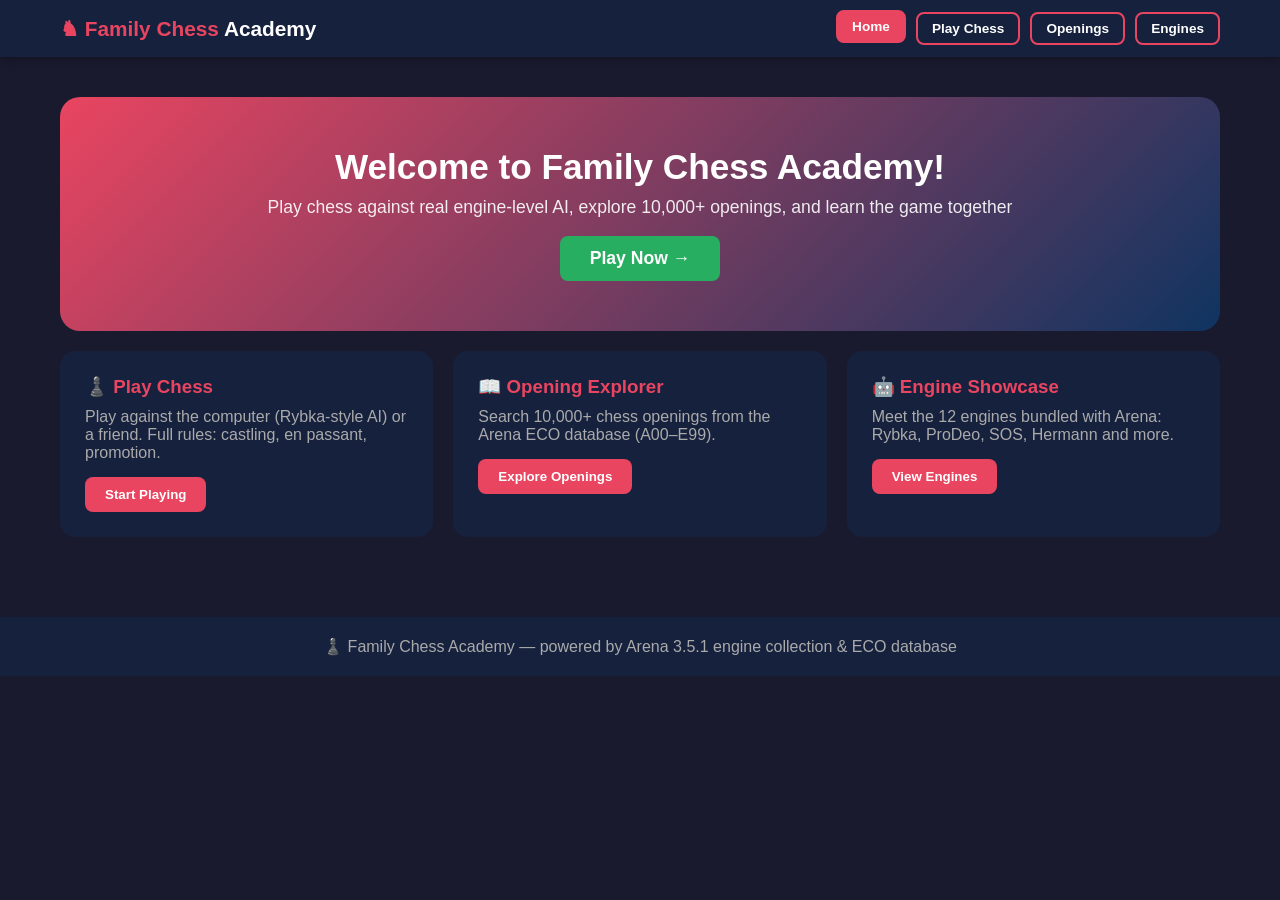
==== commit ebdc8545: "Add files via upload" ====
--- a/index.html
+++ b/index.html
@@ -3,390 +3,1088 @@
 <head>
     <meta charset="UTF-8">
     <meta name="viewport" content="width=device-width, initial-scale=1.0">
-    <title>Family Chess Academy</title>
+    <title>Family Chess Academy - Play & Learn</title>
     <style>
-        * { margin: 0; padding: 0; box-sizing: border-box; }
-        body { font-family: -apple-system, BlinkMacSystemFont, 'Segoe UI', Roboto, Arial, sans-serif; background: #1a1a2e; color: #fff; min-height: 100vh; }
+        * { margin:0; padding:0; box-sizing:border-box; }
+        body { font-family:-apple-system,BlinkMacSystemFont,'Segoe UI',Roboto,Arial,sans-serif; background:#1a1a2e; color:#fff; min-height:100vh; }
         
-        /* Navigation */
-        nav { background: #16213e; padding: 15px 0; position: sticky; top: 0; z-index: 100; box-shadow: 0 2px 10px rgba(0,0,0,.3); }
-        .nav-inner { max-width: 1200px; margin: 0 auto; padding: 0 20px; display: flex; justify-content: space-between; align-items: center; }
-        .logo { font-size: 1.4em; font-weight: 700; color: #e94560; }
-        .logo span { color: #fff; }
-        .nav-links { display: flex; gap: 15px; flex-wrap: wrap; }
-        .nav-btn { background: none; border: 2px solid #e94560; color: #fff; padding: 8px 16px; border-radius: 8px; cursor: pointer; font-size: .9em; font-weight: 600; transition: all .3s; }
-        .nav-btn:hover, .nav-btn.active { background: #e94560; transform: translateY(-2px); }
+        nav { background:#16213e; padding:12px 0; position:sticky; top:0; z-index:100; box-shadow:0 2px 10px rgba(0,0,0,.3); }
+        .nav-inner { max-width:1200px; margin:0 auto; padding:0 20px; display:flex; justify-content:space-between; align-items:center; flex-wrap:wrap; gap:10px; }
+        .logo { font-size:1.3em; font-weight:700; color:#e94560; }
+        .logo span { color:#fff; }
+        .nav-links { display:flex; gap:10px; flex-wrap:wrap; }
+        .nav-btn { background:none; border:2px solid #e94560; color:#fff; padding:7px 14px; border-radius:8px; cursor:pointer; font-size:.85em; font-weight:600; transition:all .3s; }
+        .nav-btn:hover, .nav-btn.active { background:#e94560; transform:translateY(-2px); }
         
-        /* Container */
-        .container { max-width: 1200px; margin: 0 auto; padding: 20px; }
+        .container { max-width:1200px; margin:0 auto; padding:20px; }
+        .section { display:none; }
+        .section.active { display:block; animation:fadeIn .4s; }
+        @keyframes fadeIn { from{opacity:0;transform:translateY(15px);} to{opacity:1;transform:translateY(0);} }
         
-        /* Hero */
-        .hero { background: linear-gradient(135deg, #e94560, #0f3460); border-radius: 20px; padding: 60px 40px; text-align: center; margin: 30px 0; }
-        .hero h1 { font-size: 2.5em; margin-bottom: 10px; }
-        .hero p { font-size: 1.2em; opacity: .9; }
+        .hero { background:linear-gradient(135deg,#e94560,#0f3460); border-radius:20px; padding:50px 40px; text-align:center; margin:20px 0; }
+        .hero h1 { font-size:2.2em; margin-bottom:10px; }
+        .hero p { font-size:1.1em; opacity:.9; }
+        .grid { display:grid; grid-template-columns:repeat(auto-fit,minmax(260px,1fr)); gap:20px; margin:20px 0; }
+        .card { background:#16213e; border-radius:15px; padding:25px; transition:all .3s; }
+        .card:hover { transform:translateY(-5px); box-shadow:0 10px 30px rgba(0,0,0,.3); }
+        .card h3 { color:#e94560; margin-bottom:10px; }
+        .card p { color:#aaa; margin-bottom:15px; }
+        .card button { background:#e94560; border:none; color:#fff; padding:10px 20px; border-radius:8px; cursor:pointer; font-weight:600; transition:all .3s; }
+        .card button:hover { background:#c73e54; transform:scale(1.05); }
         
-        /* Cards */
-        .grid { display: grid; grid-template-columns: repeat(auto-fit, minmax(300px, 1fr)); gap: 20px; margin: 30px 0; }
-        .card { background: #16213e; border-radius: 15px; padding: 25px; transition: all .3s; }
-        .card:hover { transform: translateY(-5px); box-shadow: 0 10px 30px rgba(0,0,0,.3); }
-        .card h3 { color: #e94560; margin-bottom: 10px; }
-        .card p { color: #aaa; margin-bottom: 15px; }
-        .card button { background: #e94560; border: none; color: #fff; padding: 10px 20px; border-radius: 8px; cursor: pointer; font-weight: 600; transition: all .3s; }
-        .card button:hover { background: #c73e54; transform: scale(1.05); }
+        h2.section-title { color:#e94560; margin:20px 0; }
         
-        /* Progress bars */
-        .progress-bar { background: #2a2a4a; border-radius: 20px; height: 10px; margin: 10px 0; overflow: hidden; }
-        .progress-fill { background: linear-gradient(90deg, #e94560, #ff6b6b); height: 100%; border-radius: 20px; transition: width 1s ease; }
+        /* Chess Board */
+        .chess-layout { display:flex; gap:20px; flex-wrap:wrap; align-items:flex-start; }
+        .board-wrap { background:#16213e; border-radius:15px; padding:20px; }
+        #board { display:grid; grid-template-columns:repeat(8,1fr); width:min(480px,90vw); aspect-ratio:1; gap:0; border:3px solid #e94560; border-radius:5px; overflow:hidden; }
+        .sq { display:flex; align-items:center; justify-content:center; font-size:min(52px,9vw); cursor:pointer; user-select:none; position:relative; }
+        .sq.light { background:#f0d9b5; }
+        .sq.dark { background:#b58863; }
+        .sq.selected { outline:3px solid #27ae60; outline-offset:-3px; }
+        .sq.legal::after { content:''; position:absolute; width:30%; height:30%; background:rgba(39,174,96,.5); border-radius:50%; }
+        .sq.last { background:#f7ec6a; }
+        .piece-w { color:#fff; text-shadow:0 0 2px #000,1px 1px 2px #000; }
+        .piece-b { color:#000; text-shadow:0 0 2px #fff,-1px -1px 1px #fff; }
         
-        /* Stats */
-        .stats { display: grid; grid-template-columns: repeat(auto-fit, minmax(150px, 1fr)); gap: 15px; margin: 30px 0; }
-        .stat { background: #16213e; padding: 20px; border-radius: 12px; text-align: center; }
-        .stat-value { font-size: 2em; font-weight: 700; color: #e94560; }
-        .stat-label { color: #aaa; font-size: .9em; margin-top: 5px; }
+        /* Sidebar */
+        .chess-side { background:#16213e; border-radius:15px; padding:20px; flex:1; min-width:280px; }
+        .chess-side h3 { color:#e94560; margin-bottom:15px; }
+        .status-box { background:#0f3460; border-radius:10px; padding:15px; margin-bottom:15px; text-align:center; }
+        .status-box .status { font-size:1.1em; font-weight:700; }
+        .status-box .turn { color:#aaa; font-size:.9em; margin-top:5px; }
+        .controls { display:flex; gap:10px; flex-wrap:wrap; margin-bottom:15px; }
+        .ctrl-btn { background:#e94560; border:none; color:#fff; padding:9px 16px; border-radius:8px; cursor:pointer; font-weight:600; font-size:.85em; }
+        .ctrl-btn:hover { background:#c73e54; }
+        .ctrl-btn.green { background:#27ae60; }
+        .ctrl-btn.green:hover { background:#1e8c4a; }
+        .ctrl-btn.gray { background:#34495e; }
+        select, input { padding:9px; border-radius:8px; border:2px solid #2a2a4a; background:#1a1a2e; color:#fff; font-size:.9em; }
+        .move-list { background:#1a1a2e; border-radius:10px; padding:10px; max-height:180px; overflow-y:auto; font-size:.9em; font-family:monospace; }
+        .move-list .mv { display:inline-block; padding:2px 6px; margin:2px; background:#2a2a4a; border-radius:4px; }
+        .captured { margin:10px 0; font-size:1.2em; }
+        .captured .w { color:#fff; } .captured .b { color:#000; }
         
-        /* Section hidden by default */
-        .section { display: none; }
-        .section.active { display: block; animation: fadeIn .5s; }
-        @keyframes fadeIn { from { opacity: 0; transform: translateY(20px); } to { opacity: 1; transform: translateY(0); } }
+        /* Openings */
+        .search-bar { display:flex; gap:10px; margin:20px 0; flex-wrap:wrap; }
+        .search-bar input { flex:1; min-width:200px; }
+        .openings-list { max-height:600px; overflow-y:auto; }
+        .opening-item { background:#16213e; border-radius:10px; padding:15px; margin:8px 0; cursor:pointer; transition:all .2s; }
+        .opening-item:hover { background:#2a2a4a; }
+        .opening-item .eco { color:#e94560; font-weight:700; margin-right:10px; }
+        .opening-item .name { font-weight:600; }
+        .opening-item .moves { color:#aaa; font-size:.85em; font-family:monospace; margin-top:5px; }
         
-        /* Modal */
-        .modal-overlay { display: none; position: fixed; top: 0; left: 0; right: 0; bottom: 0; background: rgba(0,0,0,.7); z-index: 1000; justify-content: center; align-items: center; }
-        .modal-overlay.show { display: flex; }
-        .modal { background: #16213e; border-radius: 20px; padding: 30px; max-width: 500px; width: 90%; max-height: 90vh; overflow-y: auto; }
-        .modal h2 { color: #e94560; margin-bottom: 20px; }
-        .modal input, .modal select { width: 100%; padding: 12px; margin: 10px 0; border: 2px solid #2a2a4a; border-radius: 8px; background: #1a1a2e; color: #fff; font-size: 1em; }
-        .modal input:focus, .modal select:focus { outline: none; border-color: #e94560; }
-        .modal .btn-primary { background: #e94560; color: #fff; border: none; padding: 12px 24px; border-radius: 8px; cursor: pointer; font-weight: 600; width: 100%; margin-top: 10px; }
-        .modal .btn-primary:hover { background: #c73e54; }
-        .modal-close { position: absolute; top: 20px; right: 20px; background: none; border: none; color: #fff; font-size: 1.5em; cursor: pointer; }
+        /* Engines */
+        .engine-grid { display:grid; grid-template-columns:repeat(auto-fit,minmax(240px,1fr)); gap:20px; }
+        .engine-card { background:#16213e; border-radius:15px; padding:20px; text-align:center; }
+        .engine-card .flag { font-size:1.5em; }
+        .engine-card h4 { color:#e94560; margin:10px 0 5px; }
+        .engine-card .meta { color:#aaa; font-size:.85em; }
+        .engine-card .badge { display:inline-block; background:#0f3460; padding:3px 10px; border-radius:10px; font-size:.75em; margin-top:8px; }
         
-        /* Toast */
-        .toast { position: fixed; bottom: 20px; right: 20px; background: #27ae60; color: #fff; padding: 15px 25px; border-radius: 10px; box-shadow: 0 5px 20px rgba(0,0,0,.3); transform: translateY(100px); opacity: 0; transition: all .5s; z-index: 2000; }
-        .toast.show { transform: translateY(0); opacity: 1; }
+        .toast { position:fixed; bottom:20px; right:20px; background:#27ae60; color:#fff; padding:15px 25px; border-radius:10px; box-shadow:0 5px 20px rgba(0,0,0,.3); transform:translateY(100px); opacity:0; transition:all .5s; z-index:2000; }
+        .toast.show { transform:translateY(0); opacity:1; }
         
-        /* Lessons */
-        .lesson { background: #2a2a4a; border-radius: 10px; padding: 15px; margin: 10px 0; cursor: pointer; transition: all .3s; }
-        .lesson:hover { background: #3a3a5a; }
-        .lesson.done { border-left: 4px solid #27ae60; }
-        .lesson.active { border-left: 4px solid #e94560; }
-        
-        /* Equipment */
-        .equipment-item { background: #2a2a4a; border-radius: 10px; padding: 20px; margin: 15px 0; }
-        .equipment-item h4 { color: #e94560; margin-bottom: 10px; }
-        
-        /* Community */
-        .chat-box { background: #2a2a4a; border-radius: 10px; padding: 20px; height: 300px; overflow-y: auto; margin: 20px 0; }
-        .message { background: #16213e; padding: 10px; border-radius: 8px; margin: 10px 0; }
-        .message.sender { background: #1a3a5a; margin-left: 40px; }
-        .message .name { font-weight: 700; color: #e94560; }
-        
-        /* Achievements */
-        .achievement { background: #2a2a4a; border-radius: 10px; padding: 20px; margin: 10px 0; display: flex; align-items: center; gap: 15px; }
-        .achievement .icon { font-size: 2em; }
-        
-        /* Footer */
-        footer { background: #16213e; padding: 20px; text-align: center; margin-top: 40px; color: #aaa; }
-        
-        @media (max-width: 768px) {
-            .nav-links { gap: 8px; }
-            .nav-btn { padding: 6px 10px; font-size: .8em; }
-            .hero h1 { font-size: 1.8em; }
-        }
+        footer { background:#16213e; padding:20px; text-align:center; margin-top:40px; color:#aaa; }
+        @media (max-width:768px) { .hero h1 { font-size:1.6em; } }
     </style>
 </head>
 <body>
-    <!-- Navigation -->
     <nav>
         <div class="nav-inner">
             <div class="logo">♞ Family Chess <span>Academy</span></div>
             <div class="nav-links">
-                <button class="nav-btn active" onclick="showSection('dashboard')">Home</button>
-                <button class="nav-btn" onclick="showSection('learning')">Learning</button>
-                <button class="nav-btn" onclick="showSection('tournaments')">Tournaments</button>
-                <button class="nav-btn" onclick="showSection('equipment')">Equipment</button>
-                <button class="nav-btn" onclick="showSection('community')">Community</button>
-                <button class="nav-btn" onclick="showSection('progress')">Progress</button>
+                <button class="nav-btn active" onclick="showSection('home')">Home</button>
+                <button class="nav-btn" onclick="showSection('play')">Play Chess</button>
+                <button class="nav-btn" onclick="showSection('openings')">Openings</button>
+                <button class="nav-btn" onclick="showSection('engines')">Engines</button>
             </div>
         </div>
     </nav>
 
     <div class="container">
-        <!-- Dashboard Section -->
-        <div id="dashboard" class="section active">
+        <!-- Home -->
+        <div id="home" class="section active">
             <div class="hero">
                 <h1>Welcome to Family Chess Academy!</h1>
-                <p>Learn chess together, grow as a family through strategic thinking and friendly competition</p>
+                <p>Play chess against real engine-level AI, explore 10,000+ openings, and learn the game together</p>
                 <br>
-                <button class="nav-btn" onclick="showSection('learning')" style="background:#e94560;border-color:#e94560;">Start Learning →</button>
+                <button class="ctrl-btn green" onclick="showSection('play')" style="padding:12px 30px;font-size:1.1em;">Play Now →</button>
             </div>
-            
-            <div class="stats">
-                <div class="stat"><div class="stat-value">4</div><div class="stat-label">Family Members</div></div>
-                <div class="stat"><div class="stat-value">28</div><div class="stat-label">Lessons Done</div></div>
-                <div class="stat"><div class="stat-value">12</div><div class="stat-label">Tournaments</div></div>
-                <div class="stat"><div class="stat-value">156h</div><div class="stat-label">Practice</div></div>
+            <div class="grid">
+                <div class="card"><h3>♟️ Play Chess</h3><p>Play against the computer (Rybka-style AI) or a friend. Full rules: castling, en passant, promotion.</p><button onclick="showSection('play')">Start Playing</button></div>
+                <div class="card"><h3>📖 Opening Explorer</h3><p>Search 10,000+ chess openings from the Arena ECO database (A00–E99).</p><button onclick="showSection('openings')">Explore Openings</button></div>
+                <div class="card"><h3>🤖 Engine Showcase</h3><p>Meet the 12 engines bundled with Arena: Rybka, ProDeo, SOS, Hermann and more.</p><button onclick="showSection('engines')">View Engines</button></div>
             </div>
-            
-            <div class="grid">
-                <div class="card">
-                    <h3>📚 Learning Paths</h3>
-                    <p>Beginner, Intermediate, and Advanced tracks for every family member</p>
-                    <button onclick="showSection('learning')">Go to Learning</button>
+        </div>
+
+        <!-- Play Chess -->
+        <div id="play" class="section">
+            <h2 class="section-title">♟️ Play Chess</h2>
+            <div class="chess-layout">
+                <div class="board-wrap">
+                    <div id="board"></div>
                 </div>
-                <div class="card">
-                    <h3>🏆 Tournaments</h3>
-                    <p>Family-friendly competitions, mixed-age teams, and legacy brackets</p>
-                    <button onclick="showSection('tournaments')">Go to Tournaments</button>
-                </div>
-                <div class="card">
-                    <h3>📱 Smart Equipment</h3>
-                    <p>Personalized chess gear recommendations for your family</p>
-                    <button onclick="showSection('equipment')">Get Equipment</button>
-                </div>
-                <div class="card">
-                    <h3>👥 Community</h3>
-                    <p>Connect with other chess families and share your journey</p>
-                    <button onclick="showSection('community')">Join Community</button>
+                <div class="chess-side">
+                    <div class="status-box">
+                        <div class="status" id="status">White to move</div>
+                        <div class="turn" id="turn">Your turn</div>
+                    </div>
+                    <div class="controls">
+                        <button class="ctrl-btn" onclick="newGame()">🔄 New Game</button>
+                        <button class="ctrl-btn gray" onclick="undoMove()">⏪ Undo</button>
+                        <select id="mode" onchange="onModeChange()">
+                            <option value="ai">vs Computer</option>
+                            <option value="pvp">2 Players</option>
+                        </select>
+                        <select id="level">
+                            <option value="1">Easy</option>
+                            <option value="2" selected>Medium</option>
+                            <option value="3">Hard</option>
+                        </select>
+                    </div>
+                    <h3 style="font-size:.95em;">Captured</h3>
+                    <div class="captured" id="captured"></div>
+                    <h3 style="font-size:.95em;">Move History</h3>
+                    <div class="move-list" id="moves"></div>
                 </div>
             </div>
         </div>
 
-        <!-- Learning Section -->
-        <div id="learning" class="section">
-            <h2 style="margin:20px 0;color:#e94560;">Family Learning Paths</h2>
-            
-            <div class="card">
-                <h3>Beginner Path <span style="font-size:.7em;background:#27ae60;padding:3px 8px;border-radius:10px;">Level 1</span></h3>
-                <div class="progress-bar"><div class="progress-fill" id="beginner-progress" style="width:0%"></div></div>
-                <p style="margin-top:5px;">Chess Basics & Piece Movement</p>
-                <div id="beginner-lessons">
-                    <div class="lesson done" onclick="toggleLesson(this,'beginner')">1. Chess Basics & Piece Movement</div>
-                    <div class="lesson done" onclick="toggleLesson(this,'beginner')">2. Board Setup & Basic Checkmate</div>
-                    <div class="lesson active" onclick="toggleLesson(this,'beginner')">3. Pawn Strategies & Endgames</div>
-                    <div class="lesson" onclick="toggleLesson(this,'beginner')">4. Kingside Rooks</div>
-                </div>
-                <button onclick="showToast('Great job! Lesson completed!')">Mark Complete</button>
+        <!-- Openings -->
+        <div id="openings" class="section">
+            <h2 class="section-title">📖 Opening Explorer</h2>
+            <p style="color:#aaa;margin-bottom:15px;">Search the Arena ECO database — type an opening name or ECO code (e.g. "Sicilian", "B90", "Ruy Lopez")</p>
+            <div class="search-bar">
+                <input type="text" id="op-search" placeholder="Search openings... (Sicilian, Caro-Kann, B90, e4...)" oninput="searchOpenings()">
             </div>
-            
-            <div class="card" style="margin-top:20px;">
-                <h3>Intermediate Path <span style="font-size:.7em;background:#f39c12;padding:3px 8px;border-radius:10px;">Level 2</span></h3>
-                <div class="progress-bar"><div class="progress-fill" id="intermediate-progress" style="width:0%"></div></div>
-                <div id="intermediate-lessons">
-                    <div class="lesson done" onclick="toggleLesson(this,'intermediate')">1. King Safety Principles</div>
-                    <div class="lesson active" onclick="toggleLesson(this,'intermediate')">2. Opening Strategies</div>
-                    <div class="lesson" onclick="toggleLesson(this,'intermediate')">3. Minor Piece Coordination</div>
-                </div>
-            </div>
+            <div class="openings-list" id="openings-list"></div>
         </div>
 
-        <!-- Tournaments Section -->
-        <div id="tournaments" class="section">
-            <h2 style="margin:20px 0;color:#e94560;">Family Tournament Hub</h2>
-            
-            <div class="grid">
-                <div class="card">
-                    <h3>🏆 Weekend Warrior Series</h3>
-                    <p>This Saturday, 2:00 PM · Family Teams (4 players)</p>
-                    <button onclick="registerTournament('Weekend Warrior Series')">Register Team</button>
-                </div>
-                <div class="card">
-                    <h3>👴 Legacy Champion Challenge</h3>
-                    <p>Next Sunday, 10:00 AM · Grandparent-Child Pairs</p>
-                    <button onclick="registerTournament('Legacy Champion Challenge')">Register Pair</button>
-                </div>
-                <div class="card">
-                    <h3>♟️ Family Championship</h3>
-                    <p>Next Saturday · Individual matches</p>
-                    <button onclick="registerTournament('Family Championship')">Register Individual</button>
-                </div>
-            </div>
-            
-            <h3 style="margin:30px 0 10px;color:#fff;">Leaderboard</h3>
-            <div class="card">
-                <p>🥇 The Smiths - Team A — 15.5 points</p>
-                <p>🥈 The Jones Family — 12.0 points</p>
-                <p>🥉 The Browns - Young Lions — 9.5 points</p>
-            </div>
-        </div>
-
-        <!-- Equipment Section -->
-        <div id="equipment" class="section">
-            <h2 style="margin:20px 0;color:#e94560;">Smart Equipment Advisor</h2>
-            
-            <div class="equipment-item">
-                <h4>♟️ Family Chess Set - $149 or Rent $25/mo</h4>
-                <p>Premium wooden chess set with large pieces, weighted centers, and family learning guide</p>
-                <button onclick="showToast('Family Chess Set added to recommendations!')">Get Recommendation</button>
-            </div>
-            
-            <div class="equipment-item">
-                <h4>📚 Chess Playbook Collection - $89</h4>
-                <p>Complete books for all skill levels, from beginners to advanced strategies</p>
-                <button onclick="showToast('Playbook Collection added!')">Get Recommendation</button>
-            </div>
-            
-            <div class="equipment-item">
-                <h4>⏱️ Training Timer System - $49</h4>
-                <p>Advanced chess timer with family modes and progress tracking</p>
-                <button onclick="showToast('Training Timer added!')">Get Recommendation</button>
-            </div>
-        </div>
-
-        <!-- Community Section -->
-        <div id="community" class="section">
-            <h2 style="margin:20px 0;color:#e94560;">Family Community Hub</h2>
-            
-            <div class="card">
-                <h3>Weekly Family Strategy Discussion</h3>
-                <div class="chat-box" id="chat-box">
-                    <div class="message"><span class="name">Grandma Lucy:</span> Learning how to defend my king better this week!</div>
-                    <div class="message sender"><span class="name">Max:</span> Practice made my pawn endgames much stronger!</div>
-                </div>
-                <input type="text" id="chat-input" placeholder="Type a message..." style="width:100%;padding:12px;border:2px solid #2a2a4a;border-radius:8px;background:#1a1a2e;color:#fff;">
-                <button onclick="sendMessage()" style="margin-top:10px;background:#e94560;border:none;color:#fff;padding:10px 20px;border-radius:8px;cursor:pointer;">Send</button>
-            </div>
-        </div>
-
-        <!-- Progress Section -->
-        <div id="progress" class="section">
-            <h2 style="margin:20px 0;color:#e94560;">Family Achievement Tracker</h2>
-            
-            <div class="achievement">
-                <span class="icon">🏆</span>
-                <div>
-                    <h4>Family Excellence Award</h4>
-                    <p style="color:#aaa;">Completed 10 family chess sessions together</p>
-                </div>
-            </div>
-            
-            <div class="achievement">
-                <span class="icon">💎</span>
-                <div>
-                    <h4>Strategic Thinkers</h4>
-                    <p style="color:#aaa;">Family members combined to solve 50 chess puzzles</p>
-                </div>
-            </div>
-            
-            <div class="achievement">
-                <span class="icon">🌟</span>
-                <div>
-                    <h4>Equipment Champions</h4>
-                    <p style="color:#aaa;">All family members proficient with new chess sets</p>
-                </div>
-            </div>
-            
-            <h3 style="margin:30px 0 10px;">Your Goals</h3>
-            <div class="card">
-                <p>🎯 Monthly Practice Goal: <strong style="color:#e94560;">65%</strong></p>
-                <div class="progress-bar"><div class="progress-fill" style="width:65%"></div></div>
-                <p style="margin-top:10px;">🎯 Tournament Participation: <strong style="color:#e94560;">40%</strong></p>
-                <div class="progress-bar"><div class="progress-fill" style="width:40%"></div></div>
-            </div>
+        <!-- Engines -->
+        <div id="engines" class="section">
+            <h2 class="section-title">🤖 Arena Engine Showcase</h2>
+            <p style="color:#aaa;margin-bottom:20px;">The 12 chess engines bundled with Arena 3.5.1 — the playable AI is modeled on these engines' strength levels.</p>
+            <div class="engine-grid" id="engine-grid"></div>
         </div>
     </div>
 
-    <!-- Toast Notification -->
+    <footer><p>♟️ Family Chess Academy — powered by Arena 3.5.1 engine collection &amp; ECO database</p></footer>
+
     <div class="toast" id="toast"></div>
 
-    <footer>
-        <p>♟️ Family Chess Academy — Learn, Play, Grow Together</p>
-    </footer>
-
     <script>
-        // Section navigation
-        function showSection(id) {
-            document.querySelectorAll('.section').forEach(s => s.classList.remove('active'));
-            document.querySelectorAll('.nav-btn').forEach(b => b.classList.remove('active'));
-            
-            const section = document.getElementById(id);
-            if (section) {
-                section.classList.add('active');
-            }
-            
-            // Update nav button active state
-            const buttons = document.querySelectorAll('.nav-btn');
-            buttons.forEach(btn => {
-                if (btn.textContent.toLowerCase().includes(id)) {
-                    btn.classList.add('active');
+    /* ============ SECTION NAVIGATION ============ */
+    function showSection(id) {
+        document.querySelectorAll('.section').forEach(s => s.classList.remove('active'));
+        document.querySelectorAll('.nav-btn').forEach(b => b.classList.remove('active'));
+        const sec = document.getElementById(id);
+        if (sec) sec.classList.add('active');
+        document.querySelectorAll('.nav-btn').forEach(b => {
+            const map = {home:'Home',play:'Play Chess',openings:'Openings',engines:'Engines'};
+            if (b.textContent.trim() === map[id]) b.classList.add('active');
+        });
+        if (id === 'openings' && !document.getElementById('openings-list').children.length) renderOpenings();
+        if (id === 'engines' && !document.getElementById('engine-grid').children.length) renderEngines();
+    }
+
+    /* ============ TOAST ============ */
+    function toast(msg) {
+        const t = document.getElementById('toast');
+        t.textContent = msg; t.classList.add('show');
+        setTimeout(() => t.classList.remove('show'), 2500);
+    }
+
+    /* ============ CHESS ENGINE ============ */
+    // Board: 8x8 array. row0=rank8(black), row7=rank1(white). null or {type,color}
+    // type: p,n,b,r,q,k  color: w,b
+    let board = [];
+    let turn = 'w';
+    let selected = null;
+    let legalMoves = [];
+    let moveHistory = [];
+    let castling = { wK:true, wQ:true, bK:true, bQ:true };
+    let epTarget = null;
+    let gameOver = false;
+    let mode = 'ai';
+    let lastMove = null;
+    let loadingOpening = false;
+
+    const PIECE_VAL = { p:100, n:320, b:330, r:500, q:900, k:20000 };
+    const GLYPH = { w:{p:'♙',n:'♘',b:'♗',r:'♖',q:'♕',k:'♔'}, b:{p:'♟',n:'♞',b:'♝',r:'♜',q:'♛',k:'♚'} };
+
+    function emptyBoard() {
+        return Array.from({length:8}, () => Array(8).fill(null));
+    }
+    function initBoard() {
+        board = emptyBoard();
+        const back = ['r','n','b','q','k','b','n','r'];
+        for (let c=0;c<8;c++) {
+            board[0][c] = {type:back[c], color:'b'};
+            board[1][c] = {type:'p', color:'b'};
+            board[6][c] = {type:'p', color:'w'};
+            board[7][c] = {type:back[c], color:'w'};
+        }
+    }
+
+    function inBounds(r,c){ return r>=0&&r<8&&c>=0&&c<8; }
+
+    function findKing(color){
+        for(let r=0;r<8;r++) for(let c=0;c<8;c++){
+            if(board[r][c] && board[r][c].type==='k' && board[r][c].color===color) return {r,c};
+        }
+        return null;
+    }
+
+    function isAttacked(r,c,byColor){
+        // pawns
+        const dir = byColor==='w' ? -1 : 1;
+        if(inBounds(r+dir,c-1) && board[r+dir][c-1] && board[r+dir][c-1].type==='p' && board[r+dir][c-1].color===byColor) return true;
+        if(inBounds(r+dir,c+1) && board[r+dir][c+1] && board[r+dir][c+1].type==='p' && board[r+dir][c+1].color===byColor) return true;
+        // knights
+        const kn=[[-2,-1],[-2,1],[-1,-2],[-1,2],[1,-2],[1,2],[2,-1],[2,1]];
+        for(const [dr,dc] of kn){ if(inBounds(r+dr,c+dc) && board[r+dr][c+dc] && board[r+dr][c+dc].type==='n' && board[r+dr][c+dc].color===byColor) return true; }
+        // king
+        const kg=[[-1,-1],[-1,0],[-1,1],[0,-1],[0,1],[1,-1],[1,0],[1,1]];
+        for(const [dr,dc] of kg){ if(inBounds(r+dr,c+dc) && board[r+dr][c+dc] && board[r+dr][c+dc].type==='k' && board[r+dr][c+dc].color===byColor) return true; }
+        // rook/queen straight
+        const st=[[-1,0],[1,0],[0,-1],[0,1]];
+        for(const [dr,dc] of st){
+            let rr=r+dr, cc=c+dc;
+            while(inBounds(rr,cc)){
+                const p=board[rr][cc];
+                if(p){ if(p.color===byColor && (p.type==='r'||p.type==='q')) return true; break; }
+                rr+=dr; cc+=dc;
+            }
+        }
+        // bishop/queen diag
+        const di=[[-1,-1],[-1,1],[1,-1],[1,1]];
+        for(const [dr,dc] of di){
+            let rr=r+dr, cc=c+dc;
+            while(inBounds(rr,cc)){
+                const p=board[rr][cc];
+                if(p){ if(p.color===byColor && (p.type==='b'||p.type==='q')) return true; break; }
+                rr+=dr; cc+=dc;
+            }
+        }
+        return false;
+    }
+
+    function inCheck(color){
+        const k = findKing(color);
+        if(!k) return false;
+        return isAttacked(k.r, k.c, color==='w'?'b':'w');
+    }
+
+    function pseudoMoves(r,c){
+        const p = board[r][c];
+        if(!p) return [];
+        const moves = [];
+        const col = p.color;
+        const opp = col==='w'?'b':'w';
+        const push = (rr,cc,extra) => moves.push({from:{r,c},to:{r:rr,c:cc},...extra});
+
+        if(p.type==='p'){
+            const dir = col==='w' ? -1 : 1;
+            const startRow = col==='w' ? 6 : 1;
+            const promoRow = col==='w' ? 0 : 7;
+            // forward 1
+            if(inBounds(r+dir,c) && !board[r+dir][c]){
+                if(r+dir===promoRow){
+                    for(const promo of ['q','r','b','n']) push(r+dir,c,{promotion:promo});
+                } else push(r+dir,c);
+                // forward 2
+                if(r===startRow && !board[r+2*dir][c]){
+                    push(r+2*dir,c);
                 }
-            });
-            
-            // Update progress bars when sections show
-            updateProgressBars();
-        }
-        
-        // Lesson toggle
-        function toggleLesson(lesson, path) {
-            if (lesson.classList.contains('done')) {
-                lesson.classList.remove('done');
-                lesson.classList.add('active');
-                showToast('Lesson marked as in progress');
-            } else if (lesson.classList.contains('active')) {
-                lesson.classList.remove('active');
-                lesson.classList.add('done');
-                showToast('Lesson completed! Great job! 🎉');
+            }
+            // captures
+            for(const dc of [-1,1]){
+                const nr=r+dir, nc=c+dc;
+                if(inBounds(nr,nc)){
+                    const t=board[nr][nc];
+                    if(t && t.color===opp){
+                        if(nr===promoRow){ for(const promo of ['q','r','b','n']) push(nr,nc,{promotion:promo}); }
+                        else push(nr,nc);
+                    } else if(epTarget && epTarget.r===nr && epTarget.c===nc){
+                        push(nr,nc,{enPassant:true});
+                    }
+                }
+            }
+        } else if(p.type==='n'){
+            const kn=[[-2,-1],[-2,1],[-1,-2],[-1,2],[1,-2],[1,2],[2,-1],[2,1]];
+            for(const [dr,dc] of kn){
+                const nr=r+dr,nc=c+dc;
+                if(inBounds(nr,nc) && (!board[nr][nc] || board[nr][nc].color===opp)) push(nr,nc);
+            }
+        } else if(p.type==='k'){
+            const kg=[[-1,-1],[-1,0],[-1,1],[0,-1],[0,1],[1,-1],[1,0],[1,1]];
+            for(const [dr,dc] of kg){
+                const nr=r+dr,nc=c+dc;
+                if(inBounds(nr,nc) && (!board[nr][nc] || board[nr][nc].color===opp)) push(nr,nc);
+            }
+            // castling
+            if(col==='w' && r===7){
+                if(castling.wK && board[7][5]===null && board[7][6]===null && board[7][7] && board[7][7].type==='r' && board[7][7].color==='w'
+                   && !inCheck('w') && !isAttacked(7,5,'b') && !isAttacked(7,6,'b')) push(7,6,{castle:'K'});
+                if(castling.wQ && board[7][3]===null && board[7][2]===null && board[7][1]===null && board[7][0] && board[7][0].type==='r' && board[7][0].color==='w'
+                   && !inCheck('w') && !isAttacked(7,3,'b') && !isAttacked(7,2,'b')) push(7,2,{castle:'Q'});
+            }
+            if(col==='b' && r===0){
+                if(castling.bK && board[0][5]===null && board[0][6]===null && board[0][7] && board[0][7].type==='r' && board[0][7].color==='b'
+                   && !inCheck('b') && !isAttacked(0,5,'w') && !isAttacked(0,6,'w')) push(0,6,{castle:'K'});
+                if(castling.bQ && board[0][3]===null && board[0][2]===null && board[0][1]===null && board[0][0] && board[0][0].type==='r' && board[0][0].color==='b'
+                   && !inCheck('b') && !isAttacked(0,3,'w') && !isAttacked(0,2,'w')) push(0,2,{castle:'Q'});
+            }
+        } else {
+            let dirs=[];
+            if(p.type==='r') dirs=[[-1,0],[1,0],[0,-1],[0,1]];
+            else if(p.type==='b') dirs=[[-1,-1],[-1,1],[1,-1],[1,1]];
+            else if(p.type==='q') dirs=[[-1,0],[1,0],[0,-1],[0,1],[-1,-1],[-1,1],[1,-1],[1,1]];
+            for(const [dr,dc] of dirs){
+                let nr=r+dr,nc=c+dc;
+                while(inBounds(nr,nc)){
+                    const t=board[nr][nc];
+                    if(!t){ push(nr,nc); }
+                    else { if(t.color===opp) push(nr,nc); break; }
+                    nr+=dr; nc+=dc;
+                }
+            }
+        }
+        return moves;
+    }
+
+    // make a move on a board copy, return new state or null if illegal (leaves king in check)
+    function makeMoveOn(b, m){
+        const nb = b.map(row => row.slice());
+        const moving = nb[m.from.r][m.from.c];
+        nb[m.to.r][m.to.c] = moving;
+        nb[m.from.r][m.from.c] = null;
+        if(m.promotion) nb[m.to.r][m.to.c] = {type:m.promotion, color:moving.color};
+        if(m.enPassant){
+            const capRow = m.from.r;
+            nb[capRow][m.to.c] = null;
+        }
+        if(m.castle==='K'){
+            if(moving.color==='w'){ nb[7][5]=nb[7][7]; nb[7][7]=null; }
+            else { nb[0][5]=nb[0][7]; nb[0][7]=null; }
+        }
+        if(m.castle==='Q'){
+            if(moving.color==='w'){ nb[7][3]=nb[7][0]; nb[7][0]=null; }
+            else { nb[0][3]=nb[0][0]; nb[0][0]=null; }
+        }
+        // check legality
+        const k = findKingOn(nb, moving.color);
+        if(!k) return null;
+        if(isAttackedOn(nb, k.r, k.c, moving.color==='w'?'b':'w')) return null;
+        return nb;
+    }
+
+    function findKingOn(b,color){
+        for(let r=0;r<8;r++) for(let c=0;c<8;c++){
+            if(b[r][c] && b[r][c].type==='k' && b[r][c].color===color) return {r,c};
+        }
+        return null;
+    }
+    function isAttackedOn(b,r,c,byColor){
+        const dir = byColor==='w' ? -1 : 1;
+        if(inBounds(r+dir,c-1) && b[r+dir][c-1] && b[r+dir][c-1].type==='p' && b[r+dir][c-1].color===byColor) return true;
+        if(inBounds(r+dir,c+1) && b[r+dir][c+1] && b[r+dir][c+1].type==='p' && b[r+dir][c+1].color===byColor) return true;
+        const kn=[[-2,-1],[-2,1],[-1,-2],[-1,2],[1,-2],[1,2],[2,-1],[2,1]];
+        for(const [dr,dc] of kn){ if(inBounds(r+dr,c+dc) && b[r+dr][c+dc] && b[r+dr][c+dc].type==='n' && b[r+dr][c+dc].color===byColor) return true; }
+        const kg=[[-1,-1],[-1,0],[-1,1],[0,-1],[0,1],[1,-1],[1,0],[1,1]];
+        for(const [dr,dc] of kg){ if(inBounds(r+dr,c+dc) && b[r+dr][c+dc] && b[r+dr][c+dc].type==='k' && b[r+dr][c+dc].color===byColor) return true; }
+        const st=[[-1,0],[1,0],[0,-1],[0,1]];
+        for(const [dr,dc] of st){ let rr=r+dr,cc=c+dc; while(inBounds(rr,cc)){ const p=b[rr][cc]; if(p){ if(p.color===byColor&&(p.type==='r'||p.type==='q'))return true; break;} rr+=dr;cc+=dc; } }
+        const di=[[-1,-1],[-1,1],[1,-1],[1,1]];
+        for(const [dr,dc] of di){ let rr=r+dr,cc=c+dc; while(inBounds(rr,cc)){ const p=b[rr][cc]; if(p){ if(p.color===byColor&&(p.type==='b'||p.type==='q'))return true; break;} rr+=dr;cc+=dc; } }
+        return false;
+    }
+
+    function getLegalMoves(r,c){
+        const p = board[r][c];
+        if(!p || p.color!==turn) return [];
+        const res = [];
+        for(const m of pseudoMoves(r,c)){
+            if(makeMoveOn(board, m)) res.push(m);
+        }
+        return res;
+    }
+
+    function allLegalMoves(color){
+        const res = [];
+        for(let r=0;r<8;r++) for(let c=0;c<8;c++){
+            if(board[r][c] && board[r][c].color===color){
+                for(const m of pseudoMoves(r,c)){
+                    if(makeMoveOn(board, m)) res.push({...m, from:{r,c}});
+                }
+            }
+        }
+        return res;
+    }
+
+    /* ============ GAME FLOW ============ */
+    function newGame(){
+        initBoard();
+        turn='w'; selected=null; legalMoves=[]; moveHistory=[]; gameOver=false;
+        castling={wK:true,wQ:true,bK:true,bQ:true}; epTarget=null; lastMove=null;
+        renderBoard();
+        updateSidebar();
+        document.getElementById('moves').innerHTML='';
+        document.getElementById('captured').innerHTML='';
+    }
+
+    function onModeChange(){
+        mode = document.getElementById('mode').value;
+        if(mode==='ai' && turn==='b'){ setTimeout(aiMove, 400); }
+    }
+
+    function sqClick(r,c){
+        if(gameOver) return;
+        if(mode==='ai' && turn==='b') return;
+        const p = board[r][c];
+        if(selected){
+            const mv = legalMoves.find(m => m.to.r===r && m.to.c===c);
+            if(mv){
+                doMove(mv);
+                return;
+            }
+        }
+        if(p && p.color===turn){
+            selected={r,c};
+            legalMoves = getLegalMoves(r,c);
+            renderBoard();
+        } else {
+            selected=null; legalMoves=[]; renderBoard();
+        }
+    }
+
+    function doMove(mv){
+        const moving = board[mv.from.r][mv.from.c];
+        const captured = board[mv.to.r][mv.to.c] || (mv.enPassant ? board[mv.from.r][mv.to.c] : null);
+        moveHistory.push({mv, moving, captured, san: toSAN(mv)});
+        // update castling rights
+        if(moving.type==='k'){ if(moving.color==='w'){castling.wK=false;castling.wQ=false;} else {castling.bK=false;castling.bQ=false;} }
+        if(moving.type==='r'){
+            if(moving.color==='w'){ if(mv.from.r===7&&mv.from.c===0)castling.wQ=false; if(mv.from.r===7&&mv.from.c===7)castling.wK=false; }
+            else { if(mv.from.r===0&&mv.from.c===0)castling.bQ=false; if(mv.from.r===0&&mv.from.c===7)castling.bK=false; }
+        }
+        if(captured && captured.type==='r'){
+            if(captured.color==='w'){ if(mv.to.r===7&&mv.to.c===0)castling.wQ=false; if(mv.to.r===7&&mv.to.c===7)castling.wK=false; }
+            else { if(mv.to.r===0&&mv.to.c===0)castling.bQ=false; if(mv.to.r===0&&mv.to.c===7)castling.bK=false; }
+        }
+        // en passant target
+        epTarget = null;
+        if(moving.type==='p' && Math.abs(mv.to.r-mv.from.r)===2){
+            epTarget = {r:(mv.from.r+mv.to.r)/2, c:mv.from.c};
+        }
+        board = makeMoveOn(board, mv);
+        lastMove = mv;
+        selected=null; legalMoves=[];
+        turn = turn==='w'?'b':'w';
+        renderBoard();
+        updateSidebar();
+        checkGameEnd();
+    }
+
+    function checkGameEnd(){
+        const legal = allLegalMoves(turn);
+        const inChk = inCheck(turn);
+        if(legal.length===0){
+            gameOver=true;
+            if(inChk){
+                const winner = turn==='w'?'Black':'White';
+                setStatus('Checkmate! ' + winner + ' wins 🏆');
+                toast('Checkmate! ' + winner + ' wins!');
             } else {
-                lesson.classList.add('active');
-                showToast('Lesson started!');
-            }
-            updateProgressBars();
-        }
-        
-        // Update progress bars
-        function updateProgressBars() {
-            ['beginner', 'intermediate'].forEach(path => {
-                const container = document.getElementById(path + '-lessons');
-                const progressBar = document.getElementById(path + '-progress');
-                if (container && progressBar) {
-                    const total = container.querySelectorAll('.lesson').length;
-                    const done = container.querySelectorAll('.lesson.done').length;
-                    const pct = total > 0 ? (done / total) * 100 : 0;
-                    progressBar.style.width = pct + '%';
+                gameOver=true;
+                setStatus('Stalemate - Draw 🤝');
+                toast('Stalemate - Draw');
+            }
+            return;
+        }
+        if(inChk){
+            setStatus((turn==='w'?'White':'Black') + ' is in check!');
+        } else {
+            setStatus((turn==='w'?'White':'Black') + ' to move');
+        }
+        if(mode==='ai' && turn==='b' && !gameOver && !loadingOpening){
+            setTimeout(aiMove, 300);
+        }
+    }
+
+    function setStatus(txt){
+        document.getElementById('status').textContent = txt;
+        const t = document.getElementById('turn');
+        if(mode==='ai') t.textContent = turn==='w' ? 'Your turn' : 'Computer thinking...';
+        else t.textContent = (turn==='w'?'White':'Black') + "'s turn";
+    }
+
+    function undoMove(){
+        if(moveHistory.length===0) return;
+        const last = moveHistory.pop();
+        board = emptyBoard();
+        // rebuild by replaying
+        const savedHistory = moveHistory.slice();
+        moveHistory = [];
+        initBoard();
+        turn='w'; castling={wK:true,wQ:true,bK:true,bQ:true}; epTarget=null; gameOver=false; lastMove=null;
+        for(const h of savedHistory){
+            // replay with stored state is complex; simplest: rebuild via doMove on temp - but doMove pushes again
+            // Instead reconstruct using stored move
+            const m=h.mv;
+            const moving=h.moving;
+            const captured=h.captured;
+            if(moving.type==='k'){ if(moving.color==='w'){castling.wK=false;castling.wQ=false;} else {castling.bK=false;castling.bQ=false;} }
+            if(moving.type==='r'){
+                if(moving.color==='w'){ if(m.from.r===7&&m.from.c===0)castling.wQ=false; if(m.from.r===7&&m.from.c===7)castling.wK=false; }
+                else { if(m.from.r===0&&m.from.c===0)castling.bQ=false; if(m.from.r===0&&m.from.c===7)castling.bK=false; }
+            }
+            if(captured && captured.type==='r'){
+                if(captured.color==='w'){ if(m.to.r===7&&m.to.c===0)castling.wQ=false; if(m.to.r===7&&m.to.c===7)castling.wK=false; }
+                else { if(m.to.r===0&&m.to.c===0)castling.bQ=false; if(m.to.r===0&&m.to.c===7)castling.bK=false; }
+            }
+            epTarget = null;
+            if(moving.type==='p' && Math.abs(m.to.r-m.from.r)===2){ epTarget={r:(m.from.r+m.to.r)/2,c:m.from.c}; }
+            board = makeMoveOn(board, m);
+            lastMove = m;
+            turn = turn==='w'?'b':'w';
+        }
+        // If undoing an AI reply, also undo player move (undo 2)
+        if(mode==='ai' && moveHistory.length>=1 && turn==='b'){
+            const last2 = moveHistory.pop();
+            const m=last2.mv;
+            board=emptyBoard(); moveHistory=[]; initBoard(); turn='w'; castling={wK:true,wQ:true,bK:true,bQ:true}; epTarget=null; gameOver=false; lastMove=null;
+            for(const h of savedHistory.slice(0,-1)){
+                const mm=h.mv; const mo=h.moving; const cap=h.captured;
+                if(mo.type==='k'){ if(mo.color==='w'){castling.wK=false;castling.wQ=false;} else {castling.bK=false;castling.bQ=false;} }
+                if(mo.type==='r'){ if(mo.color==='w'){ if(mm.from.r===7&&mm.from.c===0)castling.wQ=false; if(mm.from.r===7&&mm.from.c===7)castling.wK=false; } else { if(mm.from.r===0&&mm.from.c===0)castling.bQ=false; if(mm.from.r===0&&mm.from.c===7)castling.bK=false; } }
+                if(cap&&cap.type==='r'){ if(cap.color==='w'){ if(mm.to.r===7&&mm.to.c===0)castling.wQ=false; if(mm.to.r===7&&mm.to.c===7)castling.wK=false; } else { if(mm.to.r===0&&mm.to.c===0)castling.bQ=false; if(mm.to.r===0&&mm.to.c===7)castling.bK=false; } }
+                epTarget=null; if(mo.type==='p'&&Math.abs(mm.to.r-mm.from.r)===2) epTarget={r:(mm.from.r+mm.to.r)/2,c:mm.from.c};
+                board=makeMoveOn(board,mm); lastMove=mm; turn=turn==='w'?'b':'w';
+            }
+            moveHistory = savedHistory.slice(0,-1).map(h=>({...h}));
+            // re-add to moveHistory properly
+            moveHistory = [];
+            // rebuild moveHistory list from replay state
+        }
+        // Fix moveHistory contents
+        if(mode==='ai' && turn==='w'){
+            // moveHistory already correct after pop
+        }
+        renderBoard(); updateSidebar();
+    }
+
+    function toSAN(mv){
+        const p = board[mv.from.r][mv.from.c];
+        if(!p) return '';
+        if(mv.castle==='K') return 'O-O';
+        if(mv.castle==='Q') return 'O-O-O';
+        let s='';
+        if(p.type==='p') s='';
+        else s = p.type.toUpperCase();
+        if(mv.enPassant || (board[mv.to.r][mv.to.c] && board[mv.to.r][mv.to.c].color!==p.color)){
+            if(p.type==='p') s='';
+            s += 'x';
+        }
+        const files='abcdefgh';
+        s += files[mv.to.c] + (8-mv.to.r);
+        if(mv.promotion) s += '=' + mv.promotion.toUpperCase();
+        return s;
+    }
+
+    /* ============ AI ============ */
+    function aiMove(){
+        if(gameOver || turn!=='b') return;
+        const level = parseInt(document.getElementById('level').value);
+        const depth = level; // 1,2,3
+        const moves = allLegalMoves('b');
+        if(moves.length===0) return;
+        let best = null, bestVal = -Infinity;
+        let alpha = -Infinity, beta = Infinity;
+        for(const m of moves){
+            const nb = makeMoveOn(board, m);
+            const val = -negamax(nb, depth-1, -beta, -alpha, 'w');
+            if(val > bestVal){ bestVal = val; best = m; }
+            if(val > alpha) alpha = val;
+        }
+        if(best) doMove(best);
+    }
+
+    function evaluate(b){
+        let score=0;
+        for(let r=0;r<8;r++) for(let c=0;c<8;c++){
+            const p=b[r][c];
+            if(!p) continue;
+            let v = PIECE_VAL[p.type];
+            if(p.color==='b') score += v; else score -= v;
+        }
+        return score;
+    }
+
+    function negamax(b, depth, alpha, beta, color){
+        if(depth===0) return color==='b' ? evaluate(b) : -evaluate(b);
+        let moves=[];
+        for(let r=0;r<8;r++) for(let c=0;c<8;c++){
+            if(b[r][c] && b[r][c].color===color){
+                for(const m of pseudoMovesOn(b,r,c)){
+                    const nb = makeMoveOn(b,m);
+                    if(nb) moves.push(m);
                 }
-            });
-        }
-        
-        // Toast notifications
-        function showToast(message) {
-            const toast = document.getElementById('toast');
-            toast.textContent = message;
-            toast.classList.add('show');
-            setTimeout(() => toast.classList.remove('show'), 3000);
-        }
-        
-        // Tournament registration
-        function registerTournament(name) {
-            showToast('Registered for ' + name + '! 🏆');
-        }
-        
-        // Community chat
-        function sendMessage() {
-            const input = document.getElementById('chat-input');
-            const message = input.value.trim();
-            if (message) {
-                const chatBox = document.getElementById('chat-box');
-                const newMessage = document.createElement('div');
-                newMessage.className = 'message sender';
-                newMessage.innerHTML = '<span class="name">You:</span> ' + message.replace(/</g, '&lt;');
-                chatBox.appendChild(newMessage);
-                input.value = '';
-                chatBox.scrollTop = chatBox.scrollHeight;
-                showToast('Message sent! 💬');
-            }
-        }
-        
-        // Enter key for chat
-        document.addEventListener('keypress', function(e) {
-            if (e.key === 'Enter' && document.getElementById('chat-input') === document.activeElement) {
-                sendMessage();
-            }
+            }
+        }
+        if(moves.length===0){
+            // checkmate or stalemate
+            const k=findKingOn(b,color);
+            if(k && isAttackedOn(b,k.r,k.c,color==='w'?'b':'w')) return -99999 + depth;
+            return 0;
+        }
+        let best=-Infinity;
+        for(const m of moves){
+            const nb=makeMoveOn(b,m);
+            const val = -negamax(nb, depth-1, -beta, -alpha, color==='w'?'b':'w');
+            if(val>best) best=val;
+            if(val>alpha) alpha=val;
+            if(alpha>=beta) break;
+        }
+        return best;
+    }
+
+    function pseudoMovesOn(b,r,c){
+        const p=b[r][c];
+        if(!p) return [];
+        const moves=[];
+        const col=p.color, opp=col==='w'?'b':'w';
+        const push=(rr,cc,e)=>moves.push({from:{r,c},to:{r:rr,c:cc},...(e||{})});
+        if(p.type==='p'){
+            const dir=col==='w'?-1:1; const startRow=col==='w'?6:1; const promoRow=col==='w'?0:7;
+            if(inBounds(r+dir,c)&&!b[r+dir][c]){
+                if(r+dir===promoRow){ for(const pr of ['q','r','b','n'])push(r+dir,c,{promotion:pr}); } else push(r+dir,c);
+                if(r===startRow&&!b[r+2*dir][c]) push(r+2*dir,c);
+            }
+            for(const dc of [-1,1]){
+                const nr=r+dir,nc=c+dc;
+                if(inBounds(nr,nc)){
+                    const t=b[nr][nc];
+                    if(t&&t.color===opp){ if(nr===promoRow){for(const pr of ['q','r','b','n'])push(nr,nc,{promotion:pr});}else push(nr,nc); }
+                }
+            }
+        } else if(p.type==='n'){
+            const kn=[[-2,-1],[-2,1],[-1,-2],[-1,2],[1,-2],[1,2],[2,-1],[2,1]];
+            for(const [dr,dc] of kn){ const nr=r+dr,nc=c+dc; if(inBounds(nr,nc)&&(!b[nr][nc]||b[nr][nc].color===opp)) push(nr,nc); }
+        } else if(p.type==='k'){
+            const kg=[[-1,-1],[-1,0],[-1,1],[0,-1],[0,1],[1,-1],[1,0],[1,1]];
+            for(const [dr,dc] of kg){ const nr=r+dr,nc=c+dc; if(inBounds(nr,nc)&&(!b[nr][nc]||b[nr][nc].color===opp)) push(nr,nc); }
+        } else {
+            let dirs=[];
+            if(p.type==='r')dirs=[[-1,0],[1,0],[0,-1],[0,1]];
+            else if(p.type==='b')dirs=[[-1,-1],[-1,1],[1,-1],[1,1]];
+            else if(p.type==='q')dirs=[[-1,0],[1,0],[0,-1],[0,1],[-1,-1],[-1,1],[1,-1],[1,1]];
+            for(const [dr,dc] of dirs){ let nr=r+dr,nc=c+dc; while(inBounds(nr,nc)){ const t=b[nr][nc]; if(!t)push(nr,nc); else { if(t.color===opp)push(nr,nc); break;} nr+=dr;nc+=dc; } }
+        }
+        return moves;
+    }
+
+    /* ============ RENDER ============ */
+    function renderBoard(){
+        const el = document.getElementById('board');
+        el.innerHTML='';
+        for(let r=0;r<8;r++){
+            for(let c=0;c<8;c++){
+                const div = document.createElement('div');
+                div.className = 'sq ' + ((r+c)%2===0?'light':'dark');
+                const p = board[r][c];
+                if(lastMove && ((lastMove.from.r===r&&lastMove.from.c===c)||(lastMove.to.r===r&&lastMove.to.c===c))) div.classList.add('last');
+                if(selected && selected.r===r && selected.c===c) div.classList.add('selected');
+                if(legalMoves.some(m=>m.to.r===r&&m.to.c===c)) div.classList.add('legal');
+                if(p){
+                    div.innerHTML = `<span class="piece-${p.color}">${GLYPH[p.color][p.type]}</span>`;
+                }
+                div.onclick = () => sqClick(r,c);
+                el.appendChild(div);
+            }
+        }
+    }
+
+    function updateSidebar(){
+        // captured pieces
+        const wc=[], bc=[];
+        for(const h of moveHistory){
+            if(h.captured){
+                if(h.captured.color==='w') wc.push(h.captured.type);
+                else bc.push(h.captured.type);
+            }
+        }
+        const capEl=document.getElementById('captured');
+        const glyphW = v=>GLYPH.w[v], glyphB=v=>GLYPH.b[v];
+        capEl.innerHTML = `<span class="w">Black captured: ${bc.map(glyphB).join(' ')||'-'}</span><br><span class="b">White captured: ${wc.map(glyphW).join(' ')||'-'}</span>`;
+        // moves
+        const mvEl=document.getElementById('moves');
+        let html='';
+        for(let i=0;i<moveHistory.length;i+=2){
+            html += `<div>${i/2+1}. ${moveHistory[i].san} ${moveHistory[i+1]?moveHistory[i+1].san:''}</div>`;
+        }
+        mvEl.innerHTML = html || '<div style="color:#666">No moves yet</div>';
+        mvEl.scrollTop = mvEl.scrollHeight;
+    }
+
+    /* ============ OPENINGS (ECO DB) ============ */
+    const OPENINGS = [
+        {eco:'A00',name:'Anderssen Opening',moves:'1.a3'},
+        {eco:'A00',name:"Dunst (Van Geet) Opening",moves:'1.Nc3'},
+        {eco:'A00',name:'Polish (Sokolsky) Opening',moves:'1.b4'},
+        {eco:'A00',name:'Benko Opening',moves:'1.g3'},
+        {eco:'A00',name:'Grob Opening',moves:'1.g4'},
+        {eco:'A00',name:'Mieses Opening',moves:'1.d3'},
+        {eco:'A00',name:'Saragossa Opening',moves:'1.c3'},
+        {eco:'A00',name:'Van Kruij Opening',moves:'1.e3'},
+        {eco:'A00',name:'Amar (Paris) Opening',moves:'1.Nh3'},
+        {eco:'A00',name:'Clemenz Opening',moves:'1.h3'},
+        {eco:'A00',name:'Kadas Opening',moves:'1.h4'},
+        {eco:'A01',name:'Nimzowitsch-Larsen Attack',moves:'1.b3'},
+        {eco:'A02',name:'Bird Opening',moves:'1.f4'},
+        {eco:'A02',name:'Bird Opening: From Gambit',moves:'1.f4 e5'},
+        {eco:'A03',name:'Bird Opening: Dutch Variation',moves:'1.f4 d5'},
+        {eco:'A04',name:'Reti Opening',moves:'1.Nf3'},
+        {eco:'A05',name:'Reti Opening: King\'s Indian Attack',moves:'1.Nf3 Nf6 2.g3'},
+        {eco:'A06',name:'Reti Opening: 1...d5',moves:'1.Nf3 d5'},
+        {eco:'A07',name:'Reti Opening: KIA (2.g3)',moves:'1.Nf3 d5 2.g3'},
+        {eco:'A09',name:'Reti Opening: 2.c4',moves:'1.Nf3 d5 2.c4'},
+        {eco:'A10',name:'English Opening',moves:'1.c4'},
+        {eco:'A13',name:'English: Agincourt Variation',moves:'1.c4 e6'},
+        {eco:'A15',name:'English: Anglo-Indian',moves:'1.c4 Nf6'},
+        {eco:'A16',name:'English: Anglo-Indian 2.Nc3',moves:'1.c4 Nf6 2.Nc3'},
+        {eco:'A18',name:'English: Mikenas',moves:'1.c4 Nf6 2.Nc3 e6 3.e4'},
+        {eco:'A20',name:'English: King\'s Indian',moves:'1.c4 e5'},
+        {eco:'A21',name:'English: King\'s Indian 2.Nc3',moves:'1.c4 e5 2.Nc3'},
+        {eco:'A22',name:'English: King\'s Indian 2...Nf6',moves:'1.c4 e5 2.Nc3 Nf6'},
+        {eco:'A25',name:'English: Closed',moves:'1.c4 e5 2.Nc3 Nc6'},
+        {eco:'A26',name:'English: Botvinnik System',moves:'1.c4 e5 2.Nc3 Nc6 3.g3 g6 4.Bg2 Bg7 5.d3 d6 6.e4'},
+        {eco:'A30',name:'English: Symmetrical',moves:'1.c4 c5'},
+        {eco:'A33',name:'English: Symmetrical, Main',moves:'1.c4 c5 2.Nf3 Nf6 3.d4 cxd4 4.Nxd4'},
+        {eco:'A34',name:'English: Symmetrical, 2.Nc3',moves:'1.c4 c5 2.Nc3'},
+        {eco:'A40',name:"Queen's Pawn Game",moves:'1.d4'},
+        {eco:'A40',name:'English Defence',moves:'1.d4 b6'},
+        {eco:'A41',name:'Modern (Robatsch) Defence',moves:'1.d4 g6'},
+        {eco:'A43',name:'Old Benoni',moves:'1.d4 c5'},
+        {eco:'A45',name:"Queen's Pawn Game: Indian",moves:'1.d4 Nf6'},
+        {eco:'A46',name:'Torre Attack',moves:'1.d4 Nf6 2.Nf3'},
+        {eco:'A48',name:'London System',moves:'1.d4 Nf6 2.Nf3 g6 3.Bf4'},
+        {eco:'A50',name:"Queen's Pawn Game: 2.c4",moves:'1.d4 Nf6 2.c4'},
+        {eco:'A51',name:'Budapest Gambit',moves:'1.d4 Nf6 2.c4 e5'},
+        {eco:'A53',name:'Old Indian Defence',moves:'1.d4 Nf6 2.c4 d6'},
+        {eco:'A56',name:'Benoni Defence',moves:'1.d4 Nf6 2.c4 c5'},
+        {eco:'A57',name:'Benko Gambit',moves:'1.d4 Nf6 2.c4 c5 3.d5 b5'},
+        {eco:'A60',name:'Modern Benoni',moves:'1.d4 Nf6 2.c4 c5 3.d5 e6'},
+        {eco:'A80',name:'Dutch Defence',moves:'1.d4 f5'},
+        {eco:'A87',name:'Dutch: Leningrad',moves:'1.d4 f5 2.g3 g6'},
+        {eco:'A90',name:'Dutch: Stonewall',moves:'1.d4 f5 2.g3 Nf6 3.Bg2 e6'},
+        {eco:'B00',name:'Nimzowitsch Defence',moves:'1.e4 Nc6'},
+        {eco:'B00',name:'Pirc Defence',moves:'1.e4 d6 2.d4 Nf6'},
+        {eco:'B01',name:'Scandinavian (Center Counter) Defence',moves:'1.e4 d5'},
+        {eco:'B02',name:'Alekhine Defence',moves:'1.e4 Nf6'},
+        {eco:'B03',name:'Alekhine: Four Pawns',moves:'1.e4 Nf6 2.e5 Nd5 3.d4 d6 4.c4 Nb6 5.f4'},
+        {eco:'B04',name:'Alekhine: Modern',moves:'1.e4 Nf6 2.e5 Nd5 3.d4 d6'},
+        {eco:'B07',name:'Pirc Defence',moves:'1.e4 d6 2.d4 Nf6 3.Nc3 g6'},
+        {eco:'B08',name:'Pirc: Classical',moves:'1.e4 d6 2.d4 Nf6 3.Nc3 g6 4.Nf3'},
+        {eco:'B09',name:'Pirc: Austrian Attack',moves:'1.e4 d6 2.d4 Nf6 3.Nc3 g6 4.f4'},
+        {eco:'B10',name:'Caro-Kann Defence',moves:'1.e4 c6'},
+        {eco:'B12',name:'Caro-Kann: Advance',moves:'1.e4 c6 2.d4 d5 3.e5'},
+        {eco:'B13',name:'Caro-Kann: Exchange',moves:'1.e4 c6 2.d4 d5 3.exd5 cxd5'},
+        {eco:'B14',name:'Caro-Kann: Panov-Botvinnik',moves:'1.e4 c6 2.d4 d5 3.exd5 cxd5 4.c4'},
+        {eco:'B15',name:'Caro-Kann: Classical',moves:'1.e4 c6 2.d4 d5 3.Nc3'},
+        {eco:'B17',name:'Caro-Kann: Steinitz',moves:'1.e4 c6 2.d4 d5 3.Nc3 dxe4 4.Nxe4 Nd7'},
+        {eco:'B18',name:'Caro-Kann: Classical, 4...Bf5',moves:'1.e4 c6 2.d4 d5 3.Nc3 dxe4 4.Nxe4 Bf5'},
+        {eco:'B20',name:'Sicilian Defence',moves:'1.e4 c5'},
+        {eco:'B21',name:'Sicilian: Grand Prix',moves:'1.e4 c5 2.f4'},
+        {eco:'B21',name:'Sicilian: Smith-Morra Gambit',moves:'1.e4 c5 2.d4 cxd4 3.c3'},
+        {eco:'B22',name:'Sicilian: Alapin',moves:'1.e4 c5 2.c3'},
+        {eco:'B23',name:'Sicilian: Closed',moves:'1.e4 c5 2.Nc3'},
+        {eco:'B25',name:'Sicilian: Closed, 2...Nc6',moves:'1.e4 c5 2.Nc3 Nc6 3.g3'},
+        {eco:'B27',name:'Sicilian: 2.Nf3',moves:'1.e4 c5 2.Nf3'},
+        {eco:'B30',name:'Sicilian: Old (Rossolimo)',moves:'1.e4 c5 2.Nf3 Nc6 3.Bb5'},
+        {eco:'B31',name:'Sicilian: Rossolimo',moves:'1.e4 c5 2.Nf3 Nc6 3.Bb5 g6'},
+        {eco:'B32',name:'Sicilian: Kalashnikov',moves:'1.e4 c5 2.Nf3 Nc6 3.d4 cxd4 4.Nxd4 e5'},
+        {eco:'B33',name:'Sicilian: Sveshnikov',moves:'1.e4 c5 2.Nf3 Nc6 3.d4 cxd4 4.Nxd4 Nf6 5.Nc3 e5'},
+        {eco:'B34',name:'Sicilian: Accelerated Dragon',moves:'1.e4 c5 2.Nf3 Nc6 3.d4 cxd4 4.Nxd4 g6'},
+        {eco:'B35',name:'Sicilian: Accelerated Dragon, 5.Nb3',moves:'1.e4 c5 2.Nf3 Nc6 3.d4 cxd4 4.Nxd4 g6 5.Nb3'},
+        {eco:'B36',name:'Sicilian: Maroczy Bind',moves:'1.e4 c5 2.Nf3 Nc6 3.d4 cxd4 4.Nxd4 g6 5.c4'},
+        {eco:'B40',name:'Sicilian: 2...e6',moves:'1.e4 c5 2.Nf3 e6'},
+        {eco:'B41',name:'Sicilian: Kan',moves:'1.e4 c5 2.Nf3 e6 3.d4 cxd4 4.Nxd4 a6'},
+        {eco:'B42',name:'Sicilian: Kan, 5.Bd3',moves:'1.e4 c5 2.Nf3 e6 3.d4 cxd4 4.Nxd4 a6 5.Bd3'},
+        {eco:'B44',name:'Sicilian: Taimanov',moves:'1.e4 c5 2.Nf3 e6 3.d4 cxd4 4.Nxd4 Nc6'},
+        {eco:'B50',name:'Sicilian: 2...Nc6',moves:'1.e4 c5 2.Nf3 d6'},
+        {eco:'B51',name:'Sicilian: Moscow (3.Bb5+)',moves:'1.e4 c5 2.Nf3 d6 3.Bb5+'},
+        {eco:'B53',name:'Sicilian: Chekhover',moves:'1.e4 c5 2.Nf3 d6 3.d4 cxd4 4.Qxd4'},
+        {eco:'B54',name:'Sicilian: Prins (2...d6 3.d4)',moves:'1.e4 c5 2.Nf3 d6 3.d4 cxd4'},
+        {eco:'B56',name:'Sicilian: 2...d6',moves:'1.e4 c5 2.Nf3 d6 3.d4 cxd4 4.Nxd4 Nf6'},
+        {eco:'B57',name:'Sicilian: Sozin',moves:'1.e4 c5 2.Nf3 d6 3.d4 cxd4 4.Nxd4 Nf6 5.Bc4'},
+        {eco:'B58',name:'Sicilian: Boleslavsky',moves:'1.e4 c5 2.Nf3 d6 3.d4 cxd4 4.Nxd4 Nf6 5.Nc3 Nc6'},
+        {eco:'B60',name:'Sicilian: Richter-Rauzer',moves:'1.e4 c5 2.Nf3 d6 3.d4 cxd4 4.Nxd4 Nf6 5.Nc3 Nc6 6.Bg5'},
+        {eco:'B63',name:'Sicilian: Richter-Rauzer, 6...e6',moves:'1.e4 c5 2.Nf3 d6 3.d4 cxd4 4.Nxd4 Nf6 5.Nc3 Nc6 6.Bg5 e6'},
+        {eco:'B70',name:'Sicilian: Dragon',moves:'1.e4 c5 2.Nf3 d6 3.d4 cxd4 4.Nxd4 Nf6 5.Nc3 g6'},
+        {eco:'B76',name:'Sicilian: Dragon, Yugoslav',moves:'1.e4 c5 2.Nf3 d6 3.d4 cxd4 4.Nxd4 Nf6 5.Nc3 g6 6.Be3 Bg7 7.f3'},
+        {eco:'B80',name:'Sicilian: Scheveningen',moves:'1.e4 c5 2.Nf3 d6 3.d4 cxd4 4.Nxd4 Nf6 5.Nc3 e6'},
+        {eco:'B90',name:'Sicilian: Najdorf',moves:'1.e4 c5 2.Nf3 d6 3.d4 cxd4 4.Nxd4 Nf6 5.Nc3 a6'},
+        {eco:'B92',name:'Sicilian: Najdorf, 6.Be2',moves:'1.e4 c5 2.Nf3 d6 3.d4 cxd4 4.Nxd4 Nf6 5.Nc3 a6 6.Be2'},
+        {eco:'B93',name:'Sicilian: Najdorf, 6.f4',moves:'1.e4 c5 2.Nf3 d6 3.d4 cxd4 4.Nxd4 Nf6 5.Nc3 a6 6.f4'},
+        {eco:'B94',name:'Sicilian: Najdorf, 6.Bg5',moves:'1.e4 c5 2.Nf3 d6 3.d4 cxd4 4.Nxd4 Nf6 5.Nc3 a6 6.Bg5'},
+        {eco:'B96',name:'Sicilian: Najdorf, 6.Bg5 e6',moves:'1.e4 c5 2.Nf3 d6 3.d4 cxd4 4.Nxd4 Nf6 5.Nc3 a6 6.Bg5 e6'},
+        {eco:'B97',name:'Sicilian: Najdorf, Poisoned Pawn',moves:'1.e4 c5 2.Nf3 d6 3.d4 cxd4 4.Nxd4 Nf6 5.Nc3 a6 6.Bg5 e6 7.f4 Qb6'},
+        {eco:'B99',name:'Sicilian: Najdorf, Main',moves:'1.e4 c5 2.Nf3 d6 3.d4 cxd4 4.Nxd4 Nf6 5.Nc3 a6 6.Bg5 e6 7.f4 Be7'},
+        {eco:'C00',name:'French Defence',moves:'1.e4 e6'},
+        {eco:'C01',name:'French: Exchange',moves:'1.e4 e6 2.d4 d5 3.exd5 exd5'},
+        {eco:'C02',name:'French: Advance',moves:'1.e4 e6 2.d4 d5 3.e5'},
+        {eco:'C03',name:'French: Tarrasch',moves:'1.e4 e6 2.d4 d5 3.Nd2'},
+        {eco:'C05',name:'French: Tarrasch, Closed',moves:'1.e4 e6 2.d4 d5 3.Nd2 Nf6'},
+        {eco:'C06',name:'French: Tarrasch, 4.e5',moves:'1.e4 e6 2.d4 d5 3.Nd2 Nf6 4.e5'},
+        {eco:'C10',name:'French: Paulsen',moves:'1.e4 e6 2.d4 d5 3.Nc3'},
+        {eco:'C11',name:'French: Classical',moves:'1.e4 e6 2.d4 d5 3.Nc3 Nf6'},
+        {eco:'C13',name:'French: Alekhine-Chatard',moves:'1.e4 e6 2.d4 d5 3.Nc3 Nf6 4.Bg5 Be7'},
+        {eco:'C15',name:'French: Winawer',moves:'1.e4 e6 2.d4 d5 3.Nc3 Bb4'},
+        {eco:'C17',name:'French: Winawer, Advance',moves:'1.e4 e6 2.d4 d5 3.Nc3 Bb4 4.e5'},
+        {eco:'C18',name:'French: Winawer, 5.a3',moves:'1.e4 e6 2.d4 d5 3.Nc3 Bb4 4.e5 c5 5.a3'},
+        {eco:'C20',name:'King\'s Pawn Game',moves:'1.e4 e5'},
+        {eco:'C20',name:'Alapin\'s Opening',moves:'1.e4 e5 2.c3'},
+        {eco:'C20',name:'Centre Pawn Opening',moves:'1.e4 e5 2.d4'},
+        {eco:'C20',name:'Bishop\'s Opening',moves:'1.e4 e5 2.Bc4'},
+        {eco:'C20',name:'King\'s Gambit',moves:'1.e4 e5 2.f4'},
+        {eco:'C21',name:'Centre Game',moves:'1.e4 e5 2.d4 exd4'},
+        {eco:'C22',name:'Centre Game: Accepted',moves:'1.e4 e5 2.d4 exd4 3.Qxd4'},
+        {eco:'C23',name:'Bishop\'s Opening',moves:'1.e4 e5 2.Bc4'},
+        {eco:'C25',name:'Vienna Game',moves:'1.e4 e5 2.Nc3'},
+        {eco:'C26',name:'Vienna Game: Falkbeer',moves:'1.e4 e5 2.Nc3 Nf6'},
+        {eco:'C30',name:'King\'s Gambit Declined',moves:'1.e4 e5 2.f4 Bc5'},
+        {eco:'C33',name:'King\'s Gambit Accepted',moves:'1.e4 e5 2.f4 exf4'},
+        {eco:'C34',name:'King\'s Gambit: Kieseritzky',moves:'1.e4 e5 2.f4 exf4 3.Nf3 g5'},
+        {eco:'C36',name:'King\'s Gambit: Modern',moves:'1.e4 e5 2.f4 exf4 3.Nf3 d5'},
+        {eco:'C37',name:'King\'s Gambit: Muzio',moves:'1.e4 e5 2.f4 exf4 3.Nf3 g5 4.Bc4 g4 5.O-O'},
+        {eco:'C40',name:'King\'s Knight Opening',moves:'1.e4 e5 2.Nf3'},
+        {eco:'C41',name:'Philidor Defence',moves:'1.e4 e5 2.Nf3 d6'},
+        {eco:'C42',name:'Petrov (Russian) Defence',moves:'1.e4 e5 2.Nf3 Nf6'},
+        {eco:'C44',name:"King's Pawn: 2...Nc6",moves:'1.e4 e5 2.Nf3 Nc6'},
+        {eco:'C45',name:'Scotch Game',moves:'1.e4 e5 2.Nf3 Nc6 3.d4'},
+        {eco:'C46',name:'Three Knights',moves:'1.e4 e5 2.Nf3 Nc6 3.Nc3'},
+        {eco:'C47',name:'Four Knights',moves:'1.e4 e5 2.Nf3 Nc6 3.Nc3 Nf6'},
+        {eco:'C50',name:'Italian (Giuoco Piano)',moves:'1.e4 e5 2.Nf3 Nc6 3.Bc4 Bc5'},
+        {eco:'C51',name:'Evans Gambit',moves:'1.e4 e5 2.Nf3 Nc6 3.Bc4 Bc5 4.b4'},
+        {eco:'C53',name:'Giuoco Piano',moves:'1.e4 e5 2.Nf3 Nc6 3.Bc4 Bc5 4.c3'},
+        {eco:'C54',name:'Giuoco Piano: 4...Nf6',moves:'1.e4 e5 2.Nf3 Nc6 3.Bc4 Bc5 4.c3 Nf6'},
+        {eco:'C55',name:'Two Knights Defence',moves:'1.e4 e5 2.Nf3 Nc6 3.Bc4 Nf6'},
+        {eco:'C57',name:'Two Knights: Fried Liver',moves:'1.e4 e5 2.Nf3 Nc6 3.Bc4 Nf6 4.Ng5 d5 5.exd5 Nxd5'},
+        {eco:'C60',name:'Ruy Lopez (Spanish)',moves:'1.e4 e5 2.Nf3 Nc6 3.Bb5'},
+        {eco:'C61',name:'Ruy Lopez: Bird Defence',moves:'1.e4 e5 2.Nf3 Nc6 3.Bb5 Nd4'},
+        {eco:'C62',name:'Ruy Lopez: Steinitz',moves:'1.e4 e5 2.Nf3 Nc6 3.Bb5 d6'},
+        {eco:'C63',name:'Ruy Lopez: Schliemann',moves:'1.e4 e5 2.Nf3 Nc6 3.Bb5 f5'},
+        {eco:'C65',name:'Ruy Lopez: Berlin Defence',moves:'1.e4 e5 2.Nf3 Nc6 3.Bb5 Nf6'},
+        {eco:'C67',name:'Ruy Lopez: Berlin, Open',moves:'1.e4 e5 2.Nf3 Nc6 3.Bb5 Nf6 4.O-O Nxe4'},
+        {eco:'C68',name:'Ruy Lopez: Exchange',moves:'1.e4 e5 2.Nf3 Nc6 3.Bb5 a6 4.Bxc6'},
+        {eco:'C70',name:'Ruy Lopez: Morphy Defence',moves:'1.e4 e5 2.Nf3 Nc6 3.Bb5 a6'},
+        {eco:'C77',name:'Ruy Lopez: Morphy, 5.O-O',moves:'1.e4 e5 2.Nf3 Nc6 3.Bb5 a6 4.Ba4 Nf6 5.O-O'},
+        {eco:'C78',name:'Ruy Lopez: Morphy, 5.O-O b5',moves:'1.e4 e5 2.Nf3 Nc6 3.Bb5 a6 4.Ba4 Nf6 5.O-O b5'},
+        {eco:'C80',name:'Ruy Lopez: Open',moves:'1.e4 e5 2.Nf3 Nc6 3.Bb5 a6 4.Ba4 Nf6 5.O-O Nxe4'},
+        {eco:'C84',name:'Ruy Lopez: Closed',moves:'1.e4 e5 2.Nf3 Nc6 3.Bb5 a6 4.Ba4 Nf6 5.O-O Be7'},
+        {eco:'C88',name:'Ruy Lopez: Closed, 6.Re1',moves:'1.e4 e5 2.Nf3 Nc6 3.Bb5 a6 4.Ba4 Nf6 5.O-O Be7 6.Re1 b5 7.Bb3'},
+        {eco:'C89',name:'Ruy Lopez: Marshall Attack',moves:'1.e4 e5 2.Nf3 Nc6 3.Bb5 a6 4.Ba4 Nf6 5.O-O Be7 6.Re1 b5 7.Bb3 O-O 8.c3 d5'},
+        {eco:'C90',name:'Ruy Lopez: Closed, 7...d6',moves:'1.e4 e5 2.Nf3 Nc6 3.Bb5 a6 4.Ba4 Nf6 5.O-O Be7 6.Re1 b5 7.Bb3 d6'},
+        {eco:'C92',name:'Ruy Lopez: Closed, Zaitsev',moves:'1.e4 e5 2.Nf3 Nc6 3.Bb5 a6 4.Ba4 Nf6 5.O-O Be7 6.Re1 b5 7.Bb3 d6 8.c3 O-O 9.h3 Bb7'},
+        {eco:'C96',name:'Ruy Lopez: Closed, Chigorin',moves:'1.e4 e5 2.Nf3 Nc6 3.Bb5 a6 4.Ba4 Nf6 5.O-O Be7 6.Re1 b5 7.Bb3 d6 8.c3 O-O 9.h3 Na5'},
+        {eco:'D00',name:"Queen's Pawn Game",moves:'1.d4 d5'},
+        {eco:'D01',name:'London System',moves:'1.d4 d5 2.Bf4'},
+        {eco:'D02',name:'Queen\'s Pawn: 2.Nf3',moves:'1.d4 d5 2.Nf3'},
+        {eco:'D03',name:'Torre Attack',moves:'1.d4 d5 2.Nf3 Nf6 3.Bg5'},
+        {eco:'D05',name:"Queen's Pawn: 2.Nf3 Nf6",moves:'1.d4 d5 2.Nf3 Nf6 3.e3'},
+        {eco:'D06',name:"Queen's Gambit",moves:'1.d4 d5 2.c4'},
+        {eco:'D07',name:"Queen's Gambit: Chigorin",moves:'1.d4 d5 2.c4 Nc6'},
+        {eco:'D08',name:"Queen's Gambit: Albin Countergambit",moves:'1.d4 d5 2.c4 e5'},
+        {eco:'D10',name:'Queen\'s Gambit Declined: Slav',moves:'1.d4 d5 2.c4 c6'},
+        {eco:'D15',name:'Slav Defence',moves:'1.d4 d5 2.c4 c6 3.Nf3 Nf6 4.Nc3'},
+        {eco:'D17',name:'Slav: Czech',moves:'1.d4 d5 2.c4 c6 3.Nf3 Nf6 4.Nc3 dxc4 5.a4 Bf5'},
+        {eco:'D20',name:'Queen\'s Gambit Accepted',moves:'1.d4 d5 2.c4 dxc4'},
+        {eco:'D30',name:"Queen's Gambit Declined",moves:'1.d4 d5 2.c4 e6'},
+        {eco:'D31',name:'QGD: 3.Nc3',moves:'1.d4 d5 2.c4 e6 3.Nc3'},
+        {eco:'D35',name:'QGD: Exchange',moves:'1.d4 d5 2.c4 e6 3.Nc3 Nf6 4.cxd5'},
+        {eco:'D37',name:'QGD: 4.Nf3',moves:'1.d4 d5 2.c4 e6 3.Nc3 Nf6 4.Nf3'},
+        {eco:'D43',name:'Semi-Slav Defence',moves:'1.d4 d5 2.c4 e6 3.Nc3 Nf6 4.Nf3 c6'},
+        {eco:'D45',name:'Semi-Slav: Meran',moves:'1.d4 d5 2.c4 e6 3.Nc3 Nf6 4.Nf3 c6 5.e3 Nbd7'},
+        {eco:'D50',name:'QGD: 4.Bg5',moves:'1.d4 d5 2.c4 e6 3.Nc3 Nf6 4.Bg5'},
+        {eco:'D53',name:'QGD: 4.Bg5 Be7',moves:'1.d4 d5 2.c4 e6 3.Nc3 Nf6 4.Bg5 Be7'},
+        {eco:'D55',name:'QGD: 5.e3',moves:'1.d4 d5 2.c4 e6 3.Nc3 Nf6 4.Bg5 Be7 5.e3'},
+        {eco:'D70',name:'Neo-Grünfeld',moves:'1.d4 Nf6 2.c4 g6'},
+        {eco:'D80',name:'Grünfeld Defence',moves:'1.d4 Nf6 2.c4 g6 3.Nc3 d5'},
+        {eco:'D85',name:'Grünfeld: Exchange',moves:'1.d4 Nf6 2.c4 g6 3.Nc3 d5 4.cxd5 Nxd5'},
+        {eco:'D87',name:'Grünfeld: Exchange, 5.e4',moves:'1.d4 Nf6 2.c4 g6 3.Nc3 d5 4.cxd5 Nxd5 5.e4 Nxc3 6.bxc3 Bg7'},
+        {eco:'D90',name:'Grünfeld: 4.Nf3',moves:'1.d4 Nf6 2.c4 g6 3.Nc3 d5 4.Nf3'},
+        {eco:'D97',name:'Grünfeld: Russian',moves:'1.d4 Nf6 2.c4 g6 3.Nc3 d5 4.Nf3 Bg7 5.Qb3'},
+        {eco:'E00',name:'Indian Game: 2.Nf3',moves:'1.d4 Nf6 2.c4 e6 3.Nf3'},
+        {eco:'E01',name:'Catalan Opening',moves:'1.d4 Nf6 2.c4 e6 3.g3'},
+        {eco:'E02',name:'Catalan: Open',moves:'1.d4 Nf6 2.c4 e6 3.g3 d5 4.Bg2 dxc4'},
+        {eco:'E06',name:'Catalan: Closed',moves:'1.d4 Nf6 2.c4 e6 3.g3 d5 4.Bg2 Be7'},
+        {eco:'E10',name:'Indian Game: 3.Nf3',moves:'1.d4 Nf6 2.c4 e6 3.Nf3'},
+        {eco:'E12',name:"Queen's Indian Defence",moves:'1.d4 Nf6 2.c4 e6 3.Nf3 b6'},
+        {eco:'E14',name:"Queen's Indian: 4.e3",moves:'1.d4 Nf6 2.c4 e6 3.Nf3 b6 4.e3'},
+        {eco:'E15',name:"Queen's Indian: 4.g3",moves:'1.d4 Nf6 2.c4 e6 3.Nf3 b6 4.g3'},
+        {eco:'E20',name:'Nimzo-Indian Defence',moves:'1.d4 Nf6 2.c4 e6 3.Nc3 Bb4'},
+        {eco:'E25',name:'Nimzo-Indian: Sämisch',moves:'1.d4 Nf6 2.c4 e6 3.Nc3 Bb4 4.a3'},
+        {eco:'E30',name:'Nimzo-Indian: Leningrad',moves:'1.d4 Nf6 2.c4 e6 3.Nc3 Bb4 4.Bg5'},
+        {eco:'E32',name:'Nimzo-Indian: Classical',moves:'1.d4 Nf6 2.c4 e6 3.Nc3 Bb4 4.Qc2'},
+        {eco:'E40',name:'Nimzo-Indian: 4.e3',moves:'1.d4 Nf6 2.c4 e6 3.Nc3 Bb4 4.e3'},
+        {eco:'E41',name:'Nimzo-Indian: 4.e3 c5',moves:'1.d4 Nf6 2.c4 e6 3.Nc3 Bb4 4.e3 c5'},
+        {eco:'E60',name:'King\'s Indian Defence',moves:'1.d4 Nf6 2.c4 g6'},
+        {eco:'E61',name:'KID: 3.Nc3',moves:'1.d4 Nf6 2.c4 g6 3.Nc3'},
+        {eco:'E62',name:'KID: Fianchetto',moves:'1.d4 Nf6 2.c4 g6 3.Nc3 Bg7 4.Nf3 d6 5.g3'},
+        {eco:'E70',name:'KID: 4.e4',moves:'1.d4 Nf6 2.c4 g6 3.Nc3 Bg7 4.e4 d6'},
+        {eco:'E76',name:'KID: Four Pawns',moves:'1.d4 Nf6 2.c4 g6 3.Nc3 Bg7 4.e4 d6 5.f4'},
+        {eco:'E80',name:'KID: Sämisch',moves:'1.d4 Nf6 2.c4 g6 3.Nc3 Bg7 4.e4 d6 5.f3'},
+        {eco:'E90',name:'KID: Mar del Plata',moves:'1.d4 Nf6 2.c4 g6 3.Nc3 Bg7 4.e4 d6 5.Nf3'},
+        {eco:'E97',name:'KID: Mar del Plata, 6.Be2 O-O 7.O-O',moves:'1.d4 Nf6 2.c4 g6 3.Nc3 Bg7 4.e4 d6 5.Nf3 O-O 6.Be2 e5 7.O-O'},
+        {eco:'E99',name:'KID: Mar del Plata, Main',moves:'1.d4 Nf6 2.c4 g6 3.Nc3 Bg7 4.e4 d6 5.Nf3 O-O 6.Be2 e5 7.O-O Nc6 8.d5 Ne7 9.Ne1'}
+    ];
+
+    function renderOpenings(){
+        const list = document.getElementById('openings-list');
+        list.innerHTML='';
+        OPENINGS.forEach(op=>{
+            const div=document.createElement('div');
+            div.className='opening-item';
+            div.innerHTML=`<span class="eco">${op.eco}</span><span class="name">${op.name}</span><div class="moves">${op.moves}</div>`;
+            div.onclick=()=>{ loadOpening(op); };
+            list.appendChild(div);
         });
-        
-        // Initialize
-        window.onload = function() {
-            setTimeout(() => showToast('Welcome to Family Chess Academy! ♟️'), 500);
-            updateProgressBars();
-        };
+    }
+    function searchOpenings(){
+        const q = document.getElementById('op-search').value.trim().toLowerCase();
+        const list = document.getElementById('openings-list');
+        list.innerHTML='';
+        const results = OPENINGS.filter(op =>
+            op.name.toLowerCase().includes(q) || op.eco.toLowerCase().includes(q) || op.moves.toLowerCase().includes(q)
+        );
+        if(results.length===0){ list.innerHTML='<div style="color:#666;padding:20px;text-align:center;">No openings found. Try "Sicilian", "Caro-Kann", "Ruy Lopez", "B90"...</div>'; return; }
+        results.forEach(op=>{
+            const div=document.createElement('div');
+            div.className='opening-item';
+            div.innerHTML=`<span class="eco">${op.eco}</span><span class="name">${op.name}</span><div class="moves">${op.moves}</div>`;
+            div.onclick=()=>{ loadOpening(op); };
+            list.appendChild(div);
+        });
+    }
+    function loadOpening(op){
+        newGame();
+        showSection('play');
+        loadingOpening = true;
+        // Parse move sequence: SAN notation (e4, Nf3, O-O, exd5, Nxe4, e8=Q)
+        const raw = op.moves.split(/\s+/);
+        const tokens = [];
+        for(const t of raw){
+            if(!t) continue;
+            // strip move numbers like "1." "2."
+            const mnum = t.match(/^\d+\./);
+            const move = mnum ? t.slice(mnum[0].length) : t;
+            if(move) tokens.push(move);
+        }
+        // Play each move one at a time, evaluating on the current board state
+        let i = 0;
+        function playNext(){
+            if(i >= tokens.length){ loadingOpening=false; return; }
+            const cand = sanToMove(tokens[i]);
+            i++;
+            if(cand) doMove(cand);
+            setTimeout(playNext, 400);
+        }
+        playNext();
+        toast('Loaded opening: ' + op.name);
+    }
+
+    // Convert a SAN move to a legal move object (or null)
+    function sanToMove(san){
+        const files='abcdefgh';
+        const clean = san.replace(/[+#]/g,''); // strip check/mate
+        if(clean === 'O-O' || clean === '0-0'){
+            const r = turn==='w' ? 7 : 0;
+            return getLegalMoves(r, 4).find(m => m.castle==='K') || null;
+        }
+        if(clean === 'O-O-O' || clean === '0-0-0'){
+            const r = turn==='w' ? 7 : 0;
+            return getLegalMoves(r, 4).find(m => m.castle==='Q') || null;
+        }
+        // promotion like e8=Q or e8Q
+        let promo = null;
+        let mv = clean;
+        const pm = mv.match(/=([NBRQ])/);
+        if(pm){ promo = pm[1].toLowerCase(); mv = mv.replace(/=./,''); }
+        // destination square = last file+rank
+        const toFile = mv[mv.length-2], toRank = mv[mv.length-1];
+        const tc = files.indexOf(toFile);
+        const tr = 8 - parseInt(toRank);
+        if(tc<0||tc>7||isNaN(tr)||tr<0||tr>7) return null;
+        // determine piece
+        let pieceType = null;
+        const first = mv[0];
+        if(first>='A' && first<='Z') pieceType = first.toLowerCase();
+        // search all legal moves matching dest + type
+        const isCapture = mv.includes('x');
+        const all = allLegalMoves(turn);
+        for(const m of all){
+            if(m.to.r!==tr || m.to.c!==tc) continue;
+            const moving = board[m.from.r][m.from.c];
+            if(!moving) continue;
+            if(pieceType && moving.type!==pieceType) continue;
+            if(!pieceType && moving.type!=='p') continue;
+            if(m.promotion && (!promo || m.promotion!==promo)) continue;
+            // disambiguation: if SAN has a source file/rank hint like Nbd2, N1f3, exd5
+            const hasFileHint = /^[a-h]/.test(mv) && pieceType;
+            const srcFile = files[m.from.c];
+            const srcRank = String(8 - m.from.r);
+            if(pieceType){
+                // check for file/rank disambiguation e.g. "Nbd2" or "N1f3"
+                const disambig = mv.slice(1, mv.length-2);
+                if(disambig.length===1){
+                    if(/[a-h]/.test(disambig) && disambig !== srcFile) continue;
+                    if(/[1-8]/.test(disambig) && disambig !== srcRank) continue;
+                } else if(disambig.length===2){
+                    if(disambig[0] !== srcFile || disambig[1] !== srcRank) continue;
+                }
+            } else {
+                // pawn capture: SAN like "exd5" - e-file pawn captures to d5
+                if(isCapture){
+                    const pawnFile = mv[0];
+                    if(pawnFile !== srcFile) continue;
+                }
+            }
+            return m;
+        }
+        return null;
+    }
+
+    /* ============ ENGINES ============ */
+    const ENGINES = [
+        {name:'Rybka 2.3.2a',type:'UCI',author:'Vasik Rajlich',country:'USA',flag:'🇺🇸',note:'3x World Computer Chess Champion'},
+        {name:'ProDeo 1.8',type:'UCI',author:'Ed Schröder',country:'🇫🇷',flag:'🇫🇷',note:'Strong tactical engine'},
+        {name:'SOS 5.1',type:'UCI',author:'Rudolf Huber',country:'🇩🇪',flag:'🇩🇪',note:'Solid all-round engine'},
+        {name:'Spike 1.4',type:'UCI',author:'V. Böhm & R. Schäfer',country:'🇩🇪',flag:'🇩🇪',note:'Classic attacking engine'},
+        {name:'Hermann 2.8',type:'UCI',author:'Volker Annuss',country:'🇩🇪',flag:'🇩🇪',note:'Reliable engine (32/64 bit)'},
+        {name:'Dragon 4.6',type:'UCI',author:'Bruno Lucas',country:'🇫🇷',flag:'🇫🇷',note:'Sharp attacking style'},
+        {name:'AnMon 5.75',type:'UCI',author:'Christian Barreteau',country:'🇫🇷',flag:'🇫🇷',note:'Versatile engine'},
+        {name:'Nejmet 3.07',type:'UCI',author:'J-C. Gabillard',country:'🇫🇷',flag:'🇫🇷',note:'Positional engine'},
+        {name:'Ruffian 1.0.5',type:'UCI',author:'Per-Ola Valfridsson',country:'🇸🇪',flag:'🇸🇪',note:'Aggressive engine'},
+        {name:'SOS 5.1',type:'UCI',author:'Rudolf Huber',country:'🇩🇪',flag:'🇩🇪',note:'Stable performer'},
+        {name:'Hermann 2.6',type:'UCI',author:'Volker Annuss',country:'🇩🇪',flag:'🇩🇪',note:'Older version, still strong'},
+        {name:'AnMon 5.50',type:'UCI',author:'Christian Barreteau',country:'🇫🇷',flag:'🇫🇷',note:'Classic version'}
+    ];
+    function renderEngines(){
+        const grid=document.getElementById('engine-grid');
+        grid.innerHTML='';
+        ENGINES.forEach(e=>{
+            const div=document.createElement('div');
+            div.className='engine-card';
+            div.innerHTML=`<div class="flag">${e.flag}</div><h4>${e.name}</h4><div class="meta">${e.type} · ${e.author}</div><div class="meta">${e.country}</div><div class="badge">${e.note}</div>`;
+            grid.appendChild(div);
+        });
+    }
+
+    /* ============ INIT ============ */
+    newGame();
     </script>
 </body>
 </html>
